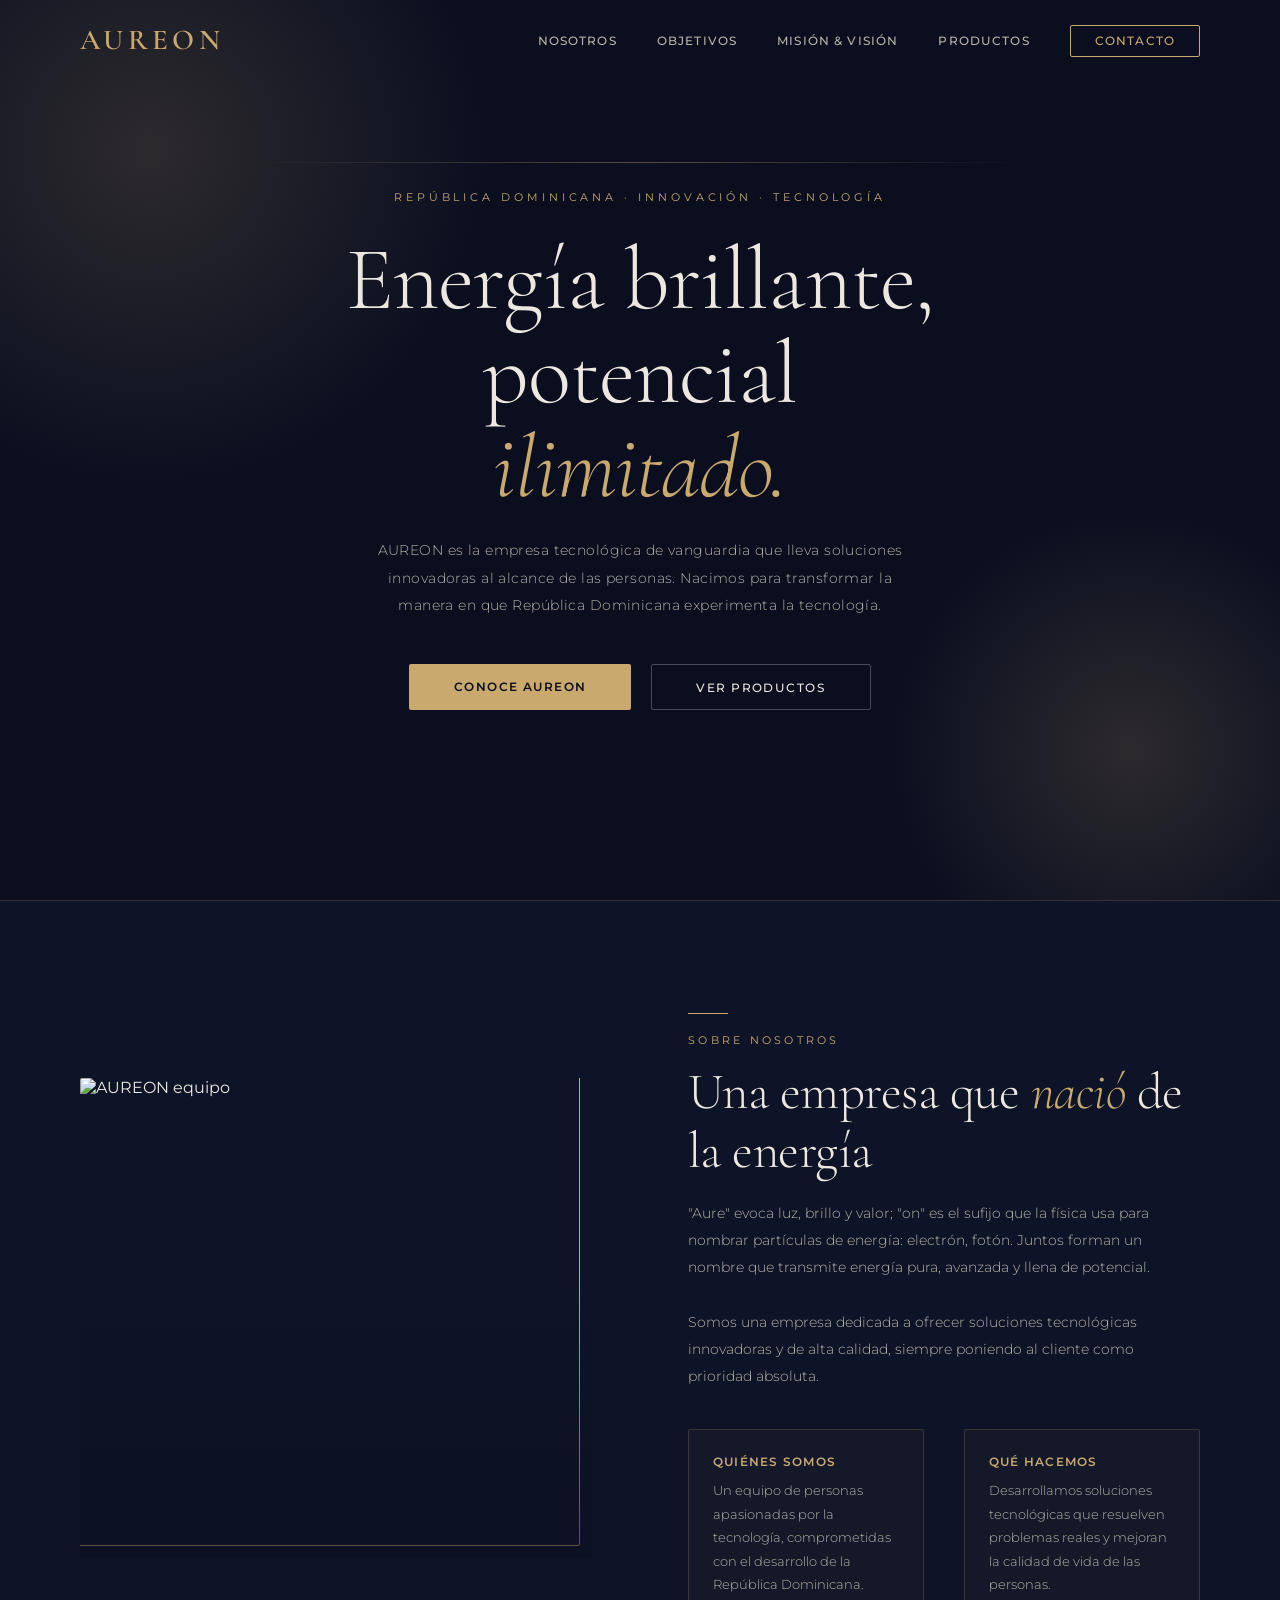
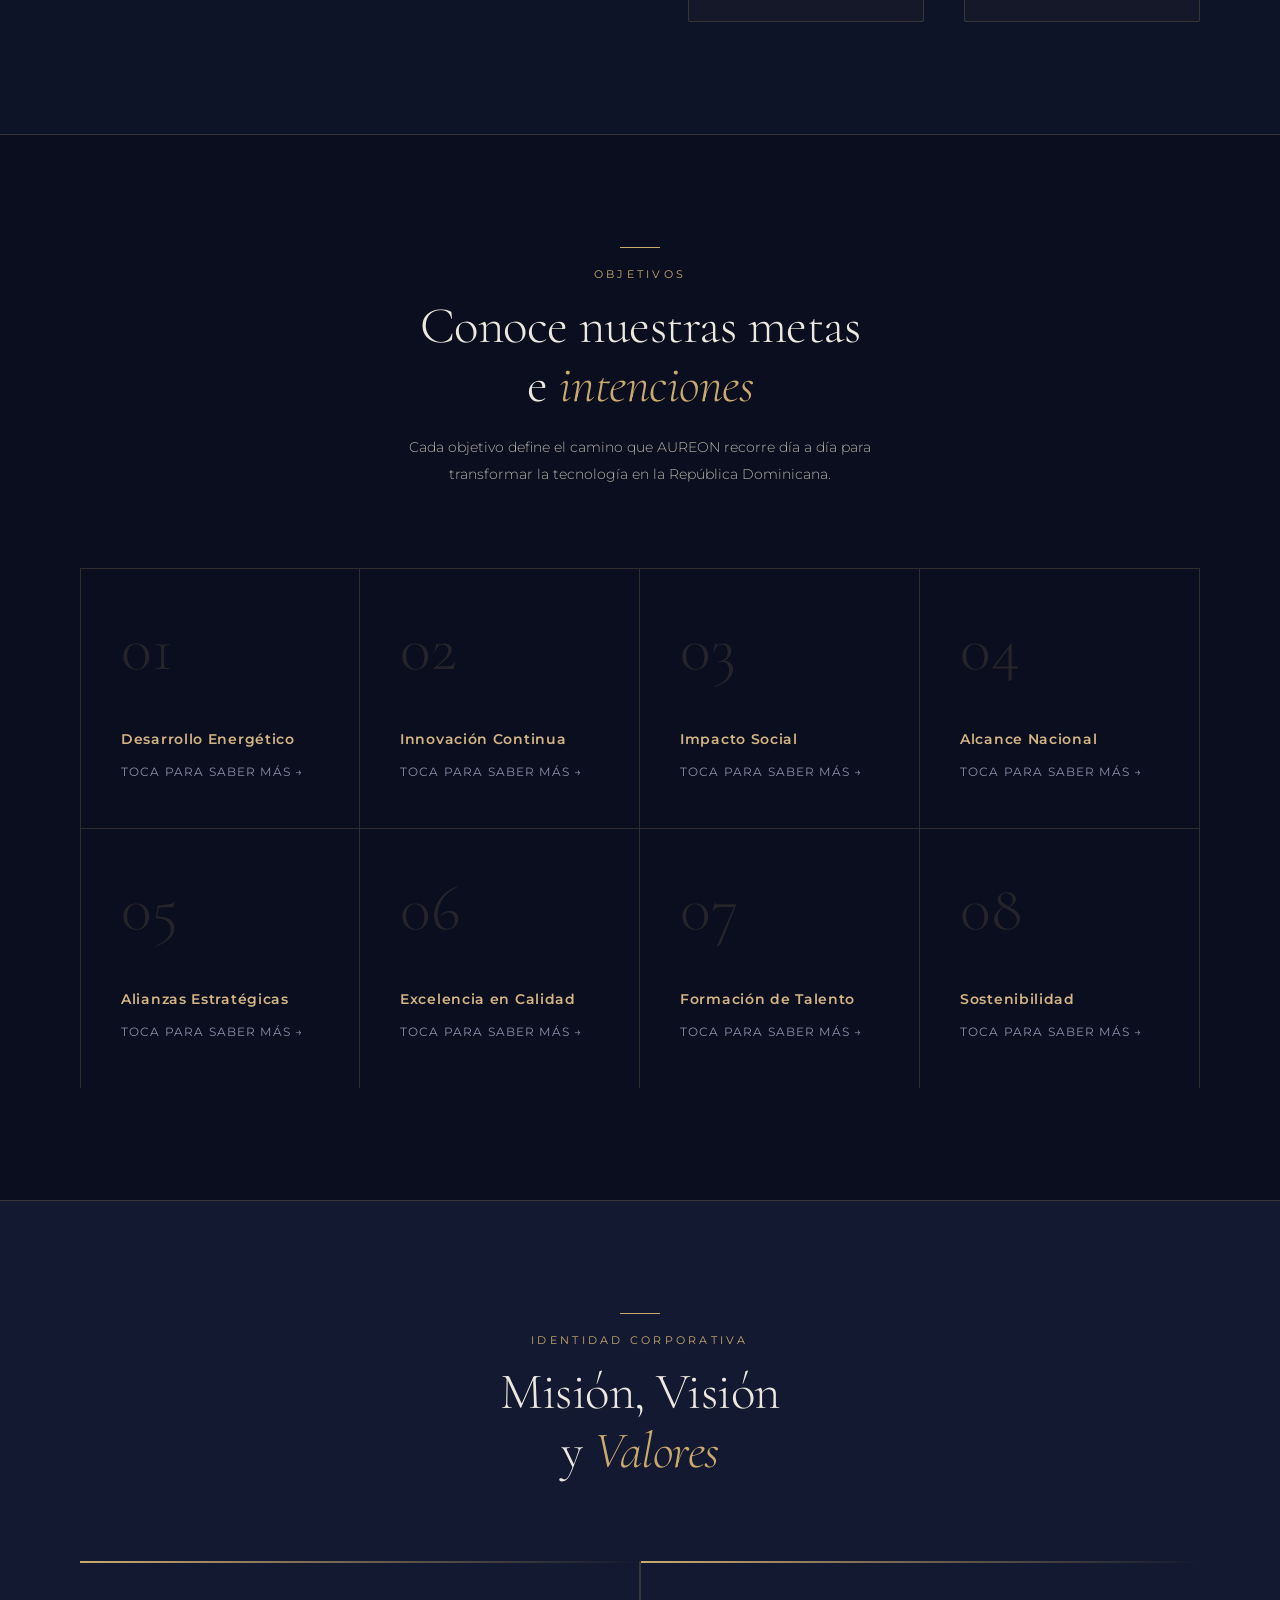
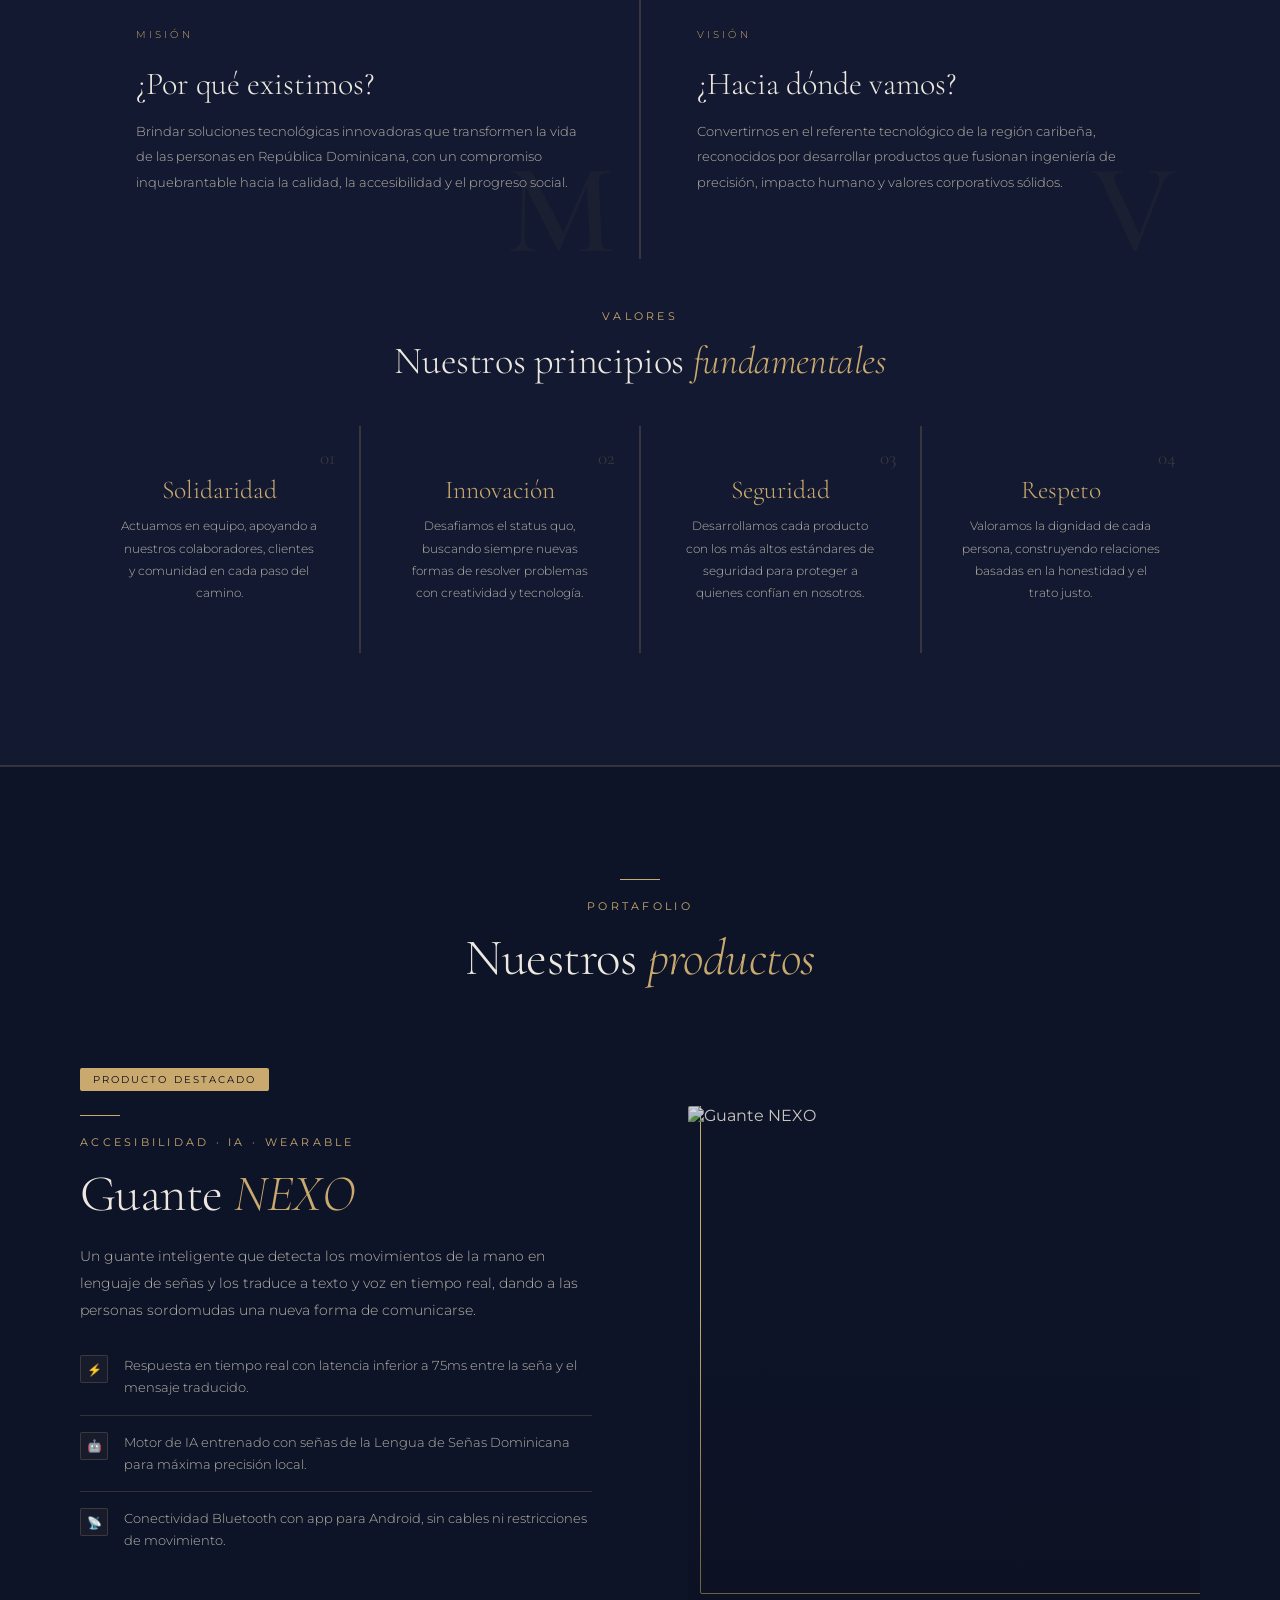
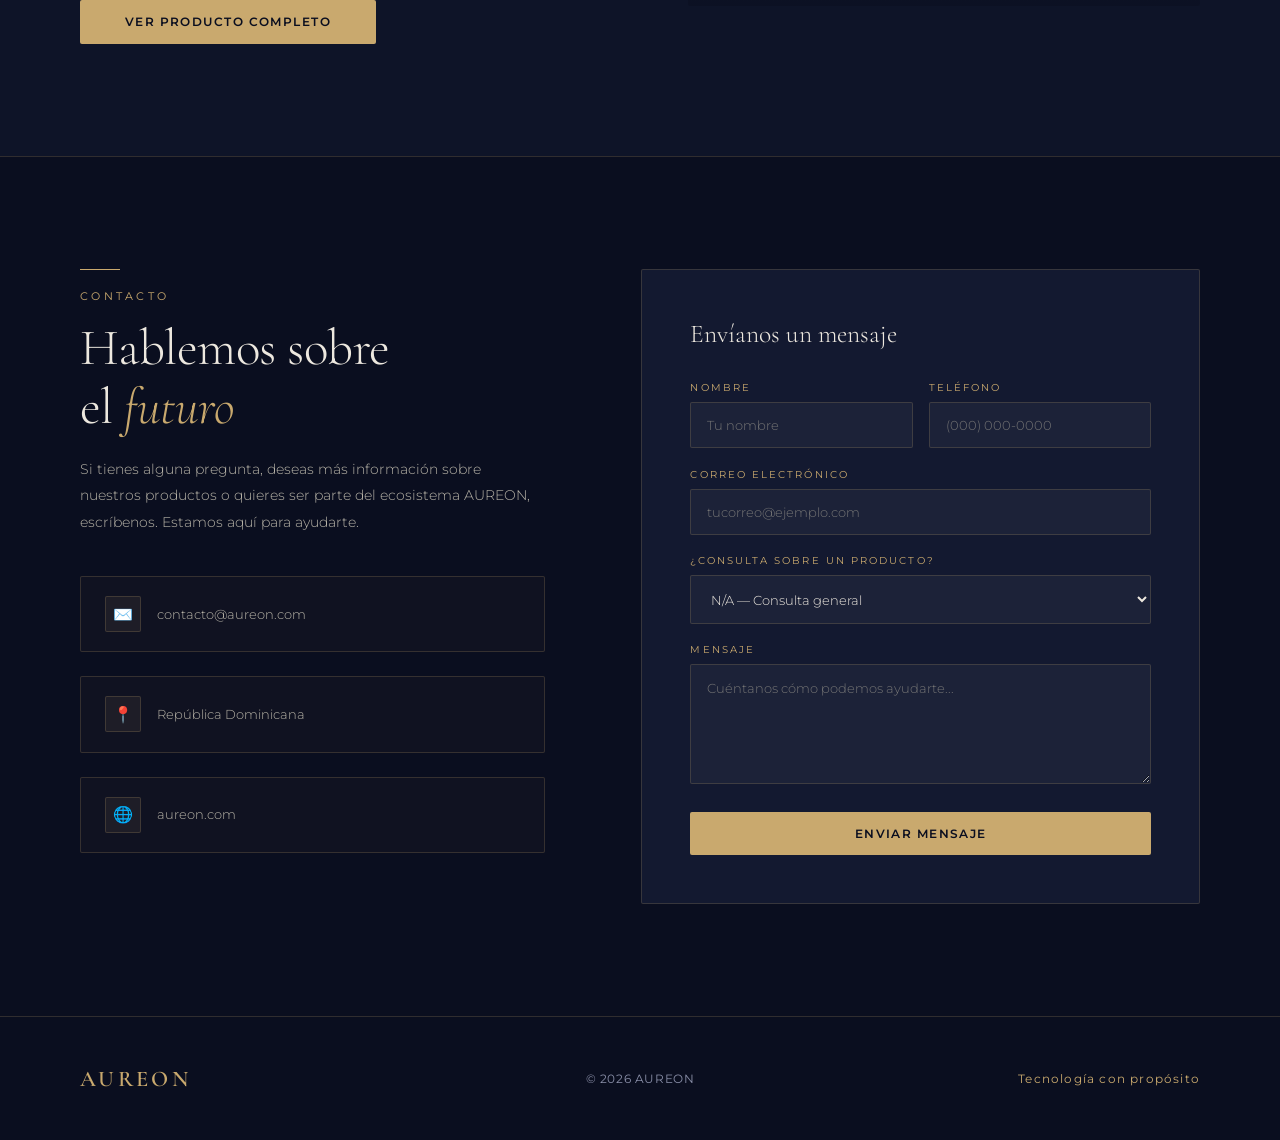
==== index.html @ 8b24c612 "MainPage"" to "index.html/js/css"" ====
<!DOCTYPE html>
<html lang="es">
<head>
  <meta charset="UTF-8" />
  <meta name="viewport" content="width=device-width, initial-scale=1.0">
  <title>AUREON - Tecnología con Propósito</title>
  <link rel="preconnect" href="https://fonts.googleapis.com">
  <link rel="preconnect" href="https://fonts.gstatic.com" crossorigin>
  <script src="JS/index.js" defer></script>
  <link rel="stylesheet" href="Style/index.css">
  <link href="https://fonts.googleapis.com/css2?family=Cormorant+Garamond:ital,wght@0,300;0,400;0,600;1,300;1,400&family=Montserrat:wght@300;400;500;600&display=swap" rel="stylesheet">
  <link rel="icon" href="https://aureon.com/favicon.ico">
</head>

<body>

<nav id="mainNav">
  <a href="#" class="logo-text">AUREON</a>
  <ul>
    <li><a href="#about">Nosotros</a></li>
    <li><a href="#objetivos">Objetivos</a></li>
    <li><a href="#MVV">Misión &amp; Visión</a></li>
    <li><a href="#Productos">Productos</a></li>
    <li><a href="#Contacto" class="nav-cta">Contacto</a></li>
  </ul>
</nav>

<section id="hero">
  <div class="hero-bg"></div>
  <div class="flare flare1"></div>
  <div class="flare flare2"></div>
  <div class="hero-line top"></div>

  <div class="hero-content">
    <p class="hero-eyebrow">República Dominicana · Innovación · Tecnología</p>
    <h1 class="hero-title">
      Energía brillante,<br>potencial<br><em>ilimitado.</em>
    </h1>
    <p class="hero-subtitle">
      AUREON es la empresa tecnológica de vanguardia que lleva soluciones innovadoras al alcance de las personas. Nacimos para transformar la manera en que República Dominicana experimenta la tecnología.
    </p>
    <div class="hero-actions">
      <a href="#about" class="btn-gold">Conoce AUREON</a>
      <a href="#Productos" class="btn-outline">Ver productos</a>
    </div>
  </div>
</section>

<section id="about">
  <div class="about-layout">
    <div class="about-img-wrap reveal">
      <img src="https://endlessicons.com/wp-content/uploads/2012/11/image-holder-icon.png" alt="AUREON equipo">
    </div>
    <div class="reveal">
      <span class="gold-line"></span>
      <p class="section-label">Sobre nosotros</p>
      <h2 class="section-title">Una empresa que <em>nació</em> de la energía</h2>
      <p class="section-sub" style="margin-bottom:1.8rem;">
        "Aure" evoca luz, brillo y valor; "on" es el sufijo que la física usa para nombrar partículas de energía: electrón, fotón. Juntos forman un nombre que transmite energía pura, avanzada y llena de potencial.
      </p>
      <p class="section-sub" style="margin-bottom:2.5rem;">
        Somos una empresa dedicada a ofrecer soluciones tecnológicas innovadoras y de alta calidad, siempre poniendo al cliente como prioridad absoluta.
      </p>

      <div class="about-cols">
        <div class="about-col">
          <h4>Quiénes somos</h4>
          <p>Un equipo de personas apasionadas por la tecnología, comprometidas con el desarrollo de la República Dominicana.</p>
        </div>
        <div class="about-col">
          <h4>Qué hacemos</h4>
          <p>Desarrollamos soluciones tecnológicas que resuelven problemas reales y mejoran la calidad de vida de las personas.</p>
        </div>
      </div>
    </div>
  </div>
</section>

<section id="objetivos">
  <div class="objetivos-header reveal">
    <span class="gold-line" style="margin: 0 auto 1.2rem;"></span>
    <p class="section-label" style="text-align:center;">Objetivos</p>
    <h2 class="section-title" style="text-align:center;">Conoce nuestras metas<br>e <em>intenciones</em></h2>
    <p class="section-sub" style="margin: 0 auto;">Cada objetivo define el camino que AUREON recorre día a día para transformar la tecnología en la República Dominicana.</p>
  </div>

  <div class="objetivos-grid reveal">
    <div class="obj-card">
      <div class="obj-num">01</div>
      <div>
        <h3>Desarrollo Energético</h3>
        <span class="obj-preview">Toca para saber más →</span>
        <p class="obj-text">Desarrollar proyectos energéticos modernos, seguros y eficientes, desde termoeléctricos hasta mecánicos, utilizando tecnología avanzada.</p>
      </div>
    </div>
    <div class="obj-card">
      <div class="obj-num">02</div>
      <div>
        <h3>Innovación Continua</h3>
        <span class="obj-preview">Toca para saber más →</span>
        <p class="obj-text">Mantenernos a la vanguardia tecnológica mediante investigación constante y la adopción de las últimas tendencias del sector tech global.</p>
      </div>
    </div>
    <div class="obj-card">
      <div class="obj-num">03</div>
      <div>
        <h3>Impacto Social</h3>
        <span class="obj-preview">Toca para saber más →</span>
        <p class="obj-text">Crear soluciones que mejoren directamente la calidad de vida de las personas, con especial énfasis en comunidades vulnerables y necesidades no atendidas.</p>
      </div>
    </div>
    <div class="obj-card">
      <div class="obj-num">04</div>
      <div>
        <h3>Alcance Nacional</h3>
        <span class="obj-preview">Toca para saber más →</span>
        <p class="obj-text">Expandir nuestra presencia en toda la República Dominicana, llevando tecnología de calidad a cada rincón del país.</p>
      </div>
    </div>
  </div>

  <div class="obj-row2 reveal">
    <div class="obj-card">
      <div class="obj-num">05</div>
      <div>
        <h3>Alianzas Estratégicas</h3>
        <span class="obj-preview">Toca para saber más →</span>
        <p class="obj-text">Construir relaciones sólidas con instituciones educativas, empresas y organismos gubernamentales para potenciar el ecosistema tecnológico dominicano.</p>
      </div>
    </div>
    <div class="obj-card">
      <div class="obj-num">06</div>
      <div>
        <h3>Excelencia en Calidad</h3>
        <span class="obj-preview">Toca para saber más →</span>
        <p class="obj-text">Establecer y mantener los más altos estándares de calidad en todos nuestros productos, garantizando la satisfacción total del cliente.</p>
      </div>
    </div>
    <div class="obj-card">
      <div class="obj-num">07</div>
      <div>
        <h3>Formación de Talento</h3>
        <span class="obj-preview">Toca para saber más →</span>
        <p class="obj-text">Invertir en la formación y desarrollo del talento local, creando oportunidades para la próxima generación de ingenieros y tecnólogos dominicanos.</p>
      </div>
    </div>
    <div class="obj-card">
      <div class="obj-num">08</div>
      <div>
        <h3>Sostenibilidad</h3>
        <span class="obj-preview">Toca para saber más →</span>
        <p class="obj-text">Desarrollar nuestras operaciones con responsabilidad ambiental, buscando siempre alternativas sostenibles que cuiden el entorno natural.</p>
      </div>
    </div>
  </div>
</section>

<section id="MVV">
  <div class="mvv-header reveal">
    <span class="gold-line" style="margin: 0 auto 1.2rem;"></span>
    <p class="section-label" style="text-align:center;">Identidad corporativa</p>
    <h2 class="section-title" style="text-align:center;">Misión, Visión<br>y <em>Valores</em></h2>
  </div>

  <div class="mvv-top reveal">
    <div class="mvv-card">
      <p class="mvv-label">Misión</p>
      <h3>¿Por qué existimos?</h3>
      <p>Brindar soluciones tecnológicas innovadoras que transformen la vida de las personas en República Dominicana, con un compromiso inquebrantable hacia la calidad, la accesibilidad y el progreso social.</p>
      <div class="mvv-watermark">M</div>
    </div>
    <div class="mvv-card">
      <p class="mvv-label">Visión</p>
      <h3>¿Hacia dónde vamos?</h3>
      <p>Convertirnos en el referente tecnológico de la región caribeña, reconocidos por desarrollar productos que fusionan ingeniería de precisión, impacto humano y valores corporativos sólidos.</p>
      <div class="mvv-watermark">V</div>
    </div>
  </div>

  <div style="margin-top:2px;" class="reveal">
    <div style="padding:3rem 0 1.5rem; text-align:center;">
      <p class="section-label" style="text-align:center;">Valores</p>
      <h2 class="section-title" style="text-align:center; font-size:clamp(1.5rem,3vw,2.5rem);">Nuestros principios <em>fundamentales</em></h2>
    </div>
    <div class="valores-grid">
      <div class="valor-card">
        <span class="valor-num">01</span>
        <h4>Solidaridad</h4>
        <p>Actuamos en equipo, apoyando a nuestros colaboradores, clientes y comunidad en cada paso del camino.</p>
      </div>
      <div class="valor-card">
        <span class="valor-num">02</span>
        <h4>Innovación</h4>
        <p>Desafiamos el status quo, buscando siempre nuevas formas de resolver problemas con creatividad y tecnología.</p>
      </div>
      <div class="valor-card">
        <span class="valor-num">03</span>
        <h4>Seguridad</h4>
        <p>Desarrollamos cada producto con los más altos estándares de seguridad para proteger a quienes confían en nosotros.</p>
      </div>
      <div class="valor-card">
        <span class="valor-num">04</span>
        <h4>Respeto</h4>
        <p>Valoramos la dignidad de cada persona, construyendo relaciones basadas en la honestidad y el trato justo.</p>
      </div>
    </div>
  </div>
</section>

<section id="Productos">
  <div class="productos-header reveal">
    <span class="gold-line" style="margin: 0 auto 1.2rem;"></span>
    <p class="section-label" style="text-align:center;">Portafolio</p>
    <h2 class="section-title" style="text-align:center;">Nuestros <em>productos</em></h2>
  </div>

  <div class="producto-layout reveal">
    <div class="reveal">
      <span class="producto-tag">Producto destacado</span>
      <span class="gold-line"></span>
      <p class="section-label">Accesibilidad · IA · Wearable</p>
      <h2 class="section-title">Guante <em>NEXO</em></h2>
      <p class="section-sub" style="margin-bottom:1.8rem;">
        Un guante inteligente que detecta los movimientos de la mano en lenguaje de señas y los traduce a texto y voz en tiempo real, dando a las personas sordomudas una nueva forma de comunicarse.
      </p>

      <div class="producto-features">
        <div class="p-feat">
          <div class="p-feat-icon">⚡</div>
          <p>Respuesta en tiempo real con latencia inferior a 75ms entre la seña y el mensaje traducido.</p>
        </div>
        <div class="p-feat">
          <div class="p-feat-icon">🤖</div>
          <p>Motor de IA entrenado con señas de la Lengua de Señas Dominicana para máxima precisión local.</p>
        </div>
        <div class="p-feat">
          <div class="p-feat-icon">📡</div>
          <p>Conectividad Bluetooth con app para Android, sin cables ni restricciones de movimiento.</p>
        </div>
      </div>

      <a href="GuanteNEXO.html" class="btn-gold">Ver producto completo</a>
    </div>
    <div class="producto-img-wrap reveal">
      <img src="https://endlessicons.com/wp-content/uploads/2012/11/image-holder-icon.png" alt="Guante NEXO">
    </div>
  </div>
</section>

<!-- ─── CONTACTO ─── -->
<section id="Contacto">
  <div class="contacto-layout">
    <div class="reveal">
      <span class="gold-line"></span>
      <p class="section-label">Contacto</p>
      <h2 class="section-title">Hablemos sobre<br>el <em>futuro</em></h2>
      <p class="section-sub" style="margin-bottom:2.5rem;">
        Si tienes alguna pregunta, deseas más información sobre nuestros productos o quieres ser parte del ecosistema AUREON, escríbenos. Estamos aquí para ayudarte.
      </p>

      <div class="contact-details">
        <div class="contact-item">
          <div class="contact-item-icon">✉️</div>
          <span>contacto@aureon.com</span>
        </div>
        <div class="contact-item">
          <div class="contact-item-icon">📍</div>
          <span>República Dominicana</span>
        </div>
        <div class="contact-item">
          <div class="contact-item-icon">🌐</div>
          <span>aureon.com</span>
        </div>
      </div>
    </div>

    <div class="form-wrap reveal">
      <p class="form-title">Envíanos un mensaje</p>

      <div class="form-row">
        <div class="form-group">
          <label>Nombre</label>
          <input type="text" placeholder="Tu nombre">
        </div>
        <div class="form-group">
          <label>Teléfono</label>
          <input type="text" placeholder="(000) 000-0000">
        </div>
      </div>

      <div class="form-group">
        <label>Correo electrónico</label>
        <input type="email" placeholder="tucorreo@ejemplo.com">
      </div>

      <div class="form-group">
        <label>¿Consulta sobre un producto?</label>
        <select>
          <option>N/A — Consulta general</option>
          <option>Guante NEXO</option>
        </select>
      </div>

      <div class="form-group">
        <label>Mensaje</label>
        <textarea placeholder="Cuéntanos cómo podemos ayudarte..." rows="5"></textarea>
      </div>

      <div id="popupContainer">
        <button type="button" id="btnEnviar" class="btn-gold form-submit">
          Enviar mensaje
        </button>
        <div id="overlay"></div>
        <div id="popupDialog">
          <div class="popup-icon">✅</div>
          <h3>Mensaje enviado</h3>
          <p>Gracias por contactarnos. Nos pondremos en contacto contigo a lo más pronto posible.</p>
          <button type="button" id="btnCerrar" class="btn-gold">Cerrar</button>
        </div>
      </div>
    </div>
  </div>
</section>

<!-- ─── FOOTER ─── -->
<footer>
  <a href="#" class="logo-text">AUREON</a>
  <p>© 2026 AUREON</p>
  <div class="footer-right">Tecnología con propósito</div>
</footer>

</body>
</html>
---- Style/index.css ----
*, *::before, *::after { margin: 0; padding: 0; box-sizing: border-box; }

    :root {
      --navy:    #0A0E1F;
      --navy2:   #0E1428;
      --navy3:   #131930;
      --navy4:   #1A2040;
      --gold:    #C9A96E;
      --gold2:   #D4B483;
      --gold3:   #A8893A;
      --gold-dim: rgba(201,169,110,0.15);
      --border:  rgba(201,169,110,0.2);
      --text:    #EDE8DF;
      --muted:   #8A8FA8;
      --muted2:  #B8B4A8;
    }

    html { scroll-behavior: smooth; }
    body {
      font-family: 'Montserrat', sans-serif;
      background: var(--navy);
      color: var(--text);
      overflow-x: hidden;
    }

    nav {
      position: fixed; top: 0; width: 100%; z-index: 200;
      padding: 1.4rem 5rem;
      display: flex; align-items: center; justify-content: space-between;
      transition: background 0.4s, border-bottom 0.4s;
      background: rgba(10,14,31,0.0);
    }
    nav.scrolled {
      background: rgba(10,14,31,0.95);
      backdrop-filter: blur(20px);
      border-bottom: 0.5px solid var(--border);
    }
    .logo-text {
      font-family: 'Cormorant Garamond', serif;
      font-size: 1.8rem; font-weight: 600;
      letter-spacing: 0.15em; color: var(--gold);
      text-decoration: none;
    }
    nav ul { list-style: none; display: flex; gap: 2.5rem; }
    nav a {
      color: var(--muted2); text-decoration: none;
      font-size: 0.72rem; font-weight: 500;
      letter-spacing: 0.1em; text-transform: uppercase;
      transition: color 0.2s;
    }
    nav a:hover { color: var(--gold); }
    .nav-cta {
      border: 1px solid var(--gold) !important;
      color: var(--gold) !important;
      padding: 0.5rem 1.5rem;
      border-radius: 2px;
      transition: background 0.2s !important;
    }
    .nav-cta:hover { background: rgba(201,169,110,0.1) !important; }

    #hero {
      min-height: 100vh;
      display: flex; flex-direction: column;
      align-items: center; justify-content: center;
      position: relative; overflow: hidden;
      text-align: center;
    }
    .hero-bg {
      position: absolute; inset: 0; z-index: 0;
      background:
        linear-gradient(to bottom, rgba(10,14,31,0.6) 0%, rgba(10,14,31,0.3) 40%, rgba(10,14,31,0.85) 80%, rgba(10,14,31,1) 100%),
        url('https://raw.githubusercontent.com/DrLag20/WebAureonFINAL/refs/heads/main/Assets/AureonSphereBannerMain_clean_with_A.svg') center/cover no-repeat;
    }
    .flare {
      position: absolute; border-radius: 50%;
      background: radial-gradient(circle, rgba(201,169,110,0.18) 0%, transparent 70%);
      pointer-events: none; z-index: 1;
    }
    .flare1 { width: 700px; height: 700px; top: -200px; left: -200px; }
    .flare2 { width: 500px; height: 500px; bottom: -100px; right: -100px; }
    .hero-line {
      position: absolute; height: 0.5px;
      background: linear-gradient(90deg, transparent, var(--gold), transparent);
      width: 60%; left: 20%; opacity: 0.4; z-index: 1;
    }
    .hero-line.top { top: 18%; }
    .hero-content {
      position: relative; z-index: 2;
      max-width: 860px; padding: 0 2rem;
    }
    .hero-eyebrow {
      font-size: 0.7rem; letter-spacing: 0.35em; text-transform: uppercase;
      color: var(--gold); margin-bottom: 1.8rem;
      animation: fadeUp 1s 0.1s ease both;
    }
    .hero-title {
      font-family: 'Cormorant Garamond', serif;
      font-size: clamp(3.5rem, 7vw, 7rem);
      font-weight: 300; line-height: 1.05; letter-spacing: -0.01em;
      margin-bottom: 1.4rem;
      animation: fadeUp 1s 0.2s ease both;
    }
    .hero-title em { font-style: italic; color: var(--gold); }
    .hero-subtitle {
      font-size: 0.9rem; line-height: 1.9; color: var(--muted2);
      max-width: 560px; margin: 0 auto 2.8rem;
      font-weight: 300; letter-spacing: 0.03em;
      animation: fadeUp 1s 0.35s ease both;
    }
    .hero-actions {
      display: flex; gap: 1.2rem; justify-content: center; flex-wrap: wrap;
      animation: fadeUp 1s 0.5s ease both;
    }
    .btn-gold {
      padding: 0.9rem 2.8rem;
      background: var(--gold); color: var(--navy);
      border: none; border-radius: 2px;
      font-family: 'Montserrat', sans-serif;
      font-size: 0.75rem; font-weight: 600; letter-spacing: 0.12em; text-transform: uppercase;
      cursor: pointer; text-decoration: none; display: inline-block;
      transition: background 0.2s, transform 0.2s;
    }
    .btn-gold:hover { background: var(--gold2); transform: translateY(-2px); }
    .btn-outline {
      padding: 0.9rem 2.8rem; background: transparent; color: var(--text);
      border: 1px solid rgba(255,255,255,0.25); border-radius: 2px;
      font-family: 'Montserrat', sans-serif;
      font-size: 0.75rem; font-weight: 500; letter-spacing: 0.12em; text-transform: uppercase;
      cursor: pointer; text-decoration: none; display: inline-block;
      transition: border-color 0.2s, color 0.2s;
    }
    .btn-outline:hover { border-color: var(--gold); color: var(--gold); }
    .scroll-cue {
      position: absolute; bottom: 3rem; left: 50%; transform: translateX(-50%);
      display: flex; flex-direction: column; align-items: center; gap: 0.6rem;
      color: var(--muted); font-size: 0.65rem; letter-spacing: 0.2em; text-transform: uppercase;
      animation: fadeUp 1s 0.8s ease both; z-index: 2;
    }
    .scroll-line {
      width: 0.5px; height: 50px;
      background: linear-gradient(to bottom, var(--gold), transparent);
      animation: scrollPulse 2s ease-in-out infinite;
    }

    section { padding: 7rem 5rem; }
    .gold-line {
      display: block; width: 40px; height: 1px;
      background: var(--gold); margin-bottom: 1.2rem;
    }
    .section-label {
      font-size: 0.68rem; letter-spacing: 0.3em; text-transform: uppercase;
      color: var(--gold); margin-bottom: 1rem;
    }
    .section-title {
      font-family: 'Cormorant Garamond', serif;
      font-size: clamp(2.2rem, 4vw, 3.8rem);
      font-weight: 300; letter-spacing: -0.01em; line-height: 1.15;
      margin-bottom: 1.2rem;
    }
    .section-title em { font-style: italic; color: var(--gold); }
    .section-sub {
      color: var(--muted2); font-size: 0.88rem; line-height: 1.9;
      max-width: 500px; font-weight: 300;
    }

    #about {
      background: var(--navy2);
      border-top: 0.5px solid var(--border);
      border-bottom: 0.5px solid var(--border);
    }
    .about-layout {
      display: grid; grid-template-columns: 1fr 1fr; gap: 6rem; align-items: center;
    }
    .about-img-wrap {
      position: relative; height: 480px; border-radius: 2px; overflow: hidden;
    }
    .about-img-wrap img {
      width: 100%; height: 100%; object-fit: cover; filter: grayscale(20%);
    }
    .about-img-wrap::before {
      content: ''; position: absolute;
      top: -12px; left: -12px; right: 12px; bottom: 12px;
      border: 0.5px solid var(--gold); border-radius: 2px;
      z-index: 0; pointer-events: none;
    }
    .about-img-wrap::after {
      content: ''; position: absolute; inset: 0;
      background: linear-gradient(to top, rgba(10,14,31,0.6) 0%, transparent 60%);
    }
    .about-cols {
      display: grid; grid-template-columns: 1fr 1fr; gap: 2.5rem; margin-top: 2.5rem;
    }
    .about-col {
      padding: 1.5rem;
      border: 0.5px solid var(--border);
      border-radius: 2px;
      background: rgba(201,169,110,0.03);
      transition: background 0.3s;
    }
    .about-col:hover { background: rgba(201,169,110,0.06); }
    .about-col h4 {
      font-size: 0.78rem; font-weight: 600; letter-spacing: 0.1em;
      text-transform: uppercase; color: var(--gold); margin-bottom: 0.6rem;
    }
    .about-col p { color: var(--muted2); font-size: 0.82rem; line-height: 1.8; font-weight: 300; }

    #objetivos { background: var(--navy); }
    .objetivos-header { text-align: center; margin-bottom: 5rem; }
    .objetivos-header .section-sub { margin: 0 auto; }
    .objetivos-grid {
      display: grid;
      grid-template-columns: repeat(4, 1fr);
      gap: 0;
    }
    .obj-card {
      padding: 3rem 2.5rem;
      border-right: 0.5px solid var(--border);
      border-top: 0.5px solid var(--border);
      position: relative;
      cursor: pointer;
      transition: background 0.3s;
      min-height: 260px;
      display: flex; flex-direction: column; justify-content: space-between;
    }
    .obj-card:first-child { border-left: 0.5px solid var(--border); }
    .obj-card:hover { background: rgba(201,169,110,0.04); }
    .obj-card::after {
      content: ''; position: absolute; top: 0; left: 0;
      width: 0; height: 2px; background: var(--gold);
      transition: width 0.4s;
    }
    .obj-card:hover::after { width: 100%; }
    .obj-row2 { grid-column: 1 / -1; display: grid; grid-template-columns: repeat(4, 1fr); gap: 0; margin-top: 0; }
    .obj-row2 .obj-card:first-child { border-left: 0.5px solid var(--border); }
    .obj-num {
      font-family: 'Cormorant Garamond', serif;
      font-size: 4rem; font-weight: 300;
      color: rgba(201,169,110,0.15); line-height: 1; margin-bottom: 1.5rem;
    }
    .obj-card h3 {
      font-size: 0.88rem; font-weight: 600; letter-spacing: 0.05em;
      color: var(--gold2); margin-bottom: 0.8rem;
    }
    .obj-card .obj-preview {
      color: var(--muted); font-size: 0.72rem; letter-spacing: 0.1em;
      text-transform: uppercase;
    }
    .obj-card .obj-text {
      color: var(--muted2); font-size: 0.82rem; line-height: 1.8;
      font-weight: 300; display: none;
    }
    .obj-card.is-open .obj-preview { display: none; }
    .obj-card.is-open .obj-text { display: block; }
    .obj-card.is-open { background: rgba(201,169,110,0.06); }

    #MVV {
      background: var(--navy3);
      border-top: 0.5px solid var(--border);
      border-bottom: 0.5px solid var(--border);
    }
    .mvv-header { text-align: center; margin-bottom: 5rem; }
    .mvv-header .section-sub { margin: 0 auto; }
    .mvv-top {
      display: grid; grid-template-columns: 1fr 1fr; gap: 2px;
      background: var(--border); margin-bottom: 2px;
    }
    .mvv-card {
      background: var(--navy3);
      padding: 4rem 3.5rem;
      position: relative; overflow: hidden;
    }
    .mvv-card::before {
      content: '';
      position: absolute; top: 0; left: 0; right: 0; height: 2px;
      background: linear-gradient(90deg, var(--gold), transparent);
    }
    .mvv-card .mvv-label {
      font-size: 0.65rem; letter-spacing: 0.3em; text-transform: uppercase;
      color: var(--gold); margin-bottom: 1.2rem;
    }
    .mvv-card h3 {
      font-family: 'Cormorant Garamond', serif;
      font-size: 2rem; font-weight: 300; margin-bottom: 1rem; color: var(--text);
    }
    .mvv-card p { color: var(--muted2); font-size: 0.84rem; line-height: 1.9; font-weight: 300; max-width: 460px; }
    .mvv-watermark {
      position: absolute; bottom: -1rem; right: 1.5rem;
      font-family: 'Cormorant Garamond', serif;
      font-size: 8rem; font-weight: 600;
      color: rgba(201,169,110,0.04); pointer-events: none;
      line-height: 1; user-select: none;
    }
    .valores-grid {
      display: grid; grid-template-columns: repeat(4, 1fr);
      gap: 2px; background: var(--border);
    }
    .valor-card {
      background: var(--navy3);
      padding: 3rem 2.5rem;
      position: relative; text-align: center;
      transition: background 0.3s;
    }
    .valor-card:hover { background: var(--navy4); }
    .valor-icon {
      font-size: 1.8rem; margin-bottom: 1rem;
      display: block;
    }
    .valor-card h4 {
      font-family: 'Cormorant Garamond', serif;
      font-size: 1.6rem; font-weight: 300;
      color: var(--gold); margin-bottom: 0.6rem;
    }
    .valor-card p {
      color: var(--muted2); font-size: 0.78rem;
      line-height: 1.8; font-weight: 300;
    }
    .valor-num {
      position: absolute; top: 1.2rem; right: 1.5rem;
      font-family: 'Cormorant Garamond', serif;
      font-size: 1.2rem; color: rgba(201,169,110,0.2);
    }

    #Productos {
      background: var(--navy2);
      border-top: 0.5px solid var(--border);
    }
    .productos-header { text-align: center; margin-bottom: 5rem; }
    .producto-layout {
      display: grid; grid-template-columns: 1fr 1fr; gap: 6rem; align-items: center;
    }
    .producto-img-wrap {
      position: relative; height: 500px; border-radius: 2px; overflow: hidden;
    }
    .producto-img-wrap img {
      width: 100%; height: 100%; object-fit: cover; filter: grayscale(15%) brightness(0.85);
      transition: transform 0.6s ease, filter 0.4s;
    }
    .producto-img-wrap:hover img { transform: scale(1.03); filter: grayscale(0%) brightness(1); }
    .producto-img-wrap::before {
      content: ''; position: absolute;
      top: -12px; right: -12px; left: 12px; bottom: 12px;
      border: 0.5px solid var(--gold); border-radius: 2px;
      z-index: 0; pointer-events: none;
    }
    .producto-img-wrap::after {
      content: ''; position: absolute; inset: 0;
      background: linear-gradient(to top, rgba(10,14,31,0.5) 0%, transparent 60%);
    }
    .producto-tag {
      display: inline-block;
      font-size: 0.65rem; letter-spacing: 0.2em; text-transform: uppercase;
      color: var(--navy); background: var(--gold);
      padding: 0.3rem 0.8rem; border-radius: 2px; margin-bottom: 1.5rem;
    }
    .producto-features {
      margin: 2rem 0;
      display: flex; flex-direction: column; gap: 1rem;
    }
    .p-feat {
      display: flex; gap: 1rem; align-items: flex-start;
      padding-bottom: 1rem; border-bottom: 0.5px solid var(--border);
    }
    .p-feat:last-child { border-bottom: none; }
    .p-feat-icon {
      width: 28px; height: 28px; flex-shrink: 0;
      border: 0.5px solid var(--border); border-radius: 2px;
      display: flex; align-items: center; justify-content: center;
      font-size: 0.75rem; background: rgba(201,169,110,0.05);
    }
    .p-feat p { color: var(--muted2); font-size: 0.8rem; line-height: 1.7; font-weight: 300; }

    #Contacto {
      background: var(--navy);
      border-top: 0.5px solid var(--border);
    }
    .contacto-layout {
      display: grid; grid-template-columns: 1fr 1.2fr; gap: 6rem; align-items: start;
    }
    .contacto-info .section-sub { margin-bottom: 2.5rem; }
    .contact-details { display: flex; flex-direction: column; gap: 1.5rem; }
    .contact-item {
      display: flex; gap: 1rem; align-items: center;
      padding: 1.2rem 1.5rem;
      border: 0.5px solid var(--border);
      background: rgba(201,169,110,0.03);
      border-radius: 2px;
      transition: background 0.3s;
    }
    .contact-item:hover { background: rgba(201,169,110,0.07); }
    .contact-item-icon {
      font-size: 1rem; width: 36px; height: 36px;
      display: flex; align-items: center; justify-content: center;
      border: 0.5px solid var(--border); border-radius: 2px;
      background: rgba(201,169,110,0.08); flex-shrink: 0;
    }
    .contact-item span {
      color: var(--muted2); font-size: 0.8rem; font-weight: 300;
    }
    .form-wrap {
      background: var(--navy3);
      border: 0.5px solid var(--border);
      border-radius: 2px;
      padding: 3rem;
    }
    .form-title {
      font-family: 'Cormorant Garamond', serif;
      font-size: 1.6rem; font-weight: 300; margin-bottom: 2rem;
      color: var(--text);
    }
    .form-row { display: grid; grid-template-columns: 1fr 1fr; gap: 1rem; }
    .form-group {
      display: flex; flex-direction: column; gap: 0.5rem; margin-bottom: 1.2rem;
    }
    .form-group label {
      font-size: 0.65rem; letter-spacing: 0.2em; text-transform: uppercase;
      color: var(--gold);
    }
    .form-group input,
    .form-group select,
    .form-group textarea {
      background: rgba(255,255,255,0.04);
      border: 0.5px solid var(--border);
      border-radius: 2px;
      padding: 0.9rem 1rem;
      color: var(--text);
      font-family: 'Montserrat', sans-serif;
      font-size: 0.82rem; font-weight: 300;
      outline: none;
      transition: border-color 0.2s, background 0.2s;
      width: 100%;
    }
    .form-group input:focus,
    .form-group select:focus,
    .form-group textarea:focus {
      border-color: var(--gold);
      background: rgba(201,169,110,0.05);
    }
    .form-group select option { background: var(--navy3); color: var(--text); }
    .form-group textarea { resize: vertical; min-height: 120px; }
    .form-submit { width: 100%; margin-top: 0.5rem; }

    #overlay {
      position: fixed; top: 0; left: 0; width: 100%; height: 100%;
      background: rgba(0,0,0,0.6); z-index: 999; display: none;
      backdrop-filter: blur(4px);
    }
    #popupDialog {
      position: fixed; top: 50%; left: 50%;
      transform: translate(-50%,-50%);
      padding: 3rem; background: var(--navy3);
      border: 0.5px solid var(--border);
      border-radius: 4px;
      box-shadow: 0 0 80px rgba(201,169,110,0.1), 0 40px 80px rgba(0,0,0,0.6);
      z-index: 1000; opacity: 0;
      transition: opacity 0.3s ease;
      text-align: center; max-width: 400px; display: none;
    }
    #popupDialog .popup-icon { font-size: 2.5rem; margin-bottom: 1rem; }
    #popupDialog h3 {
      font-family: 'Cormorant Garamond', serif;
      font-size: 1.8rem; font-weight: 300; color: var(--gold);
      margin-bottom: 0.8rem;
    }
    #popupDialog p { color: var(--muted2); font-size: 0.84rem; line-height: 1.8; margin-bottom: 2rem; }
    #btnCerrar { min-width: 160px; }

    footer {
      background: var(--navy);
      border-top: 0.5px solid var(--border);
      padding: 3rem 5rem;
      display: grid; grid-template-columns: 1fr 1fr 1fr; align-items: center;
    }
    footer .logo-text { font-size: 1.4rem; text-decoration: none; }
    footer p { color: var(--muted); font-size: 0.75rem; letter-spacing: 0.05em; text-align: center; }
    footer .footer-right { text-align: right; color: var(--gold); font-size: 0.75rem; letter-spacing: 0.1em; }

    @keyframes fadeUp {
      from { opacity: 0; transform: translateY(28px); }
      to   { opacity: 1; transform: translateY(0); }
    }
    @keyframes scrollPulse {
      0%,100% { opacity: 1; transform: scaleY(1); }
      50%      { opacity: 0.4; transform: scaleY(0.7); }
    }
    @keyframes pulse {
      0%,100% { opacity: 1; }
      50%      { opacity: 0.3; }
    }

    .reveal {
      opacity: 0; transform: translateY(30px);
      transition: opacity 0.9s ease, transform 0.9s ease;
    }
    .reveal.visible { opacity: 1; transform: translateY(0); }

    @media(max-width: 1000px) {
      nav { padding: 1.2rem 2rem; }
      nav ul { display: none; }
      section { padding: 5rem 2rem; }
      .about-layout, .producto-layout, .contacto-layout, .features-layout { grid-template-columns: 1fr; gap: 3rem; }
      .objetivos-grid, .obj-row2 { grid-template-columns: 1fr 1fr; }
      .obj-card:nth-child(2n) { border-right: 0.5px solid var(--border); }
      .valores-grid { grid-template-columns: 1fr 1fr; }
      .mvv-top { grid-template-columns: 1fr; }
      footer { grid-template-columns: 1fr; gap: 1rem; text-align: center; }
      footer .footer-right { text-align: center; }
    }
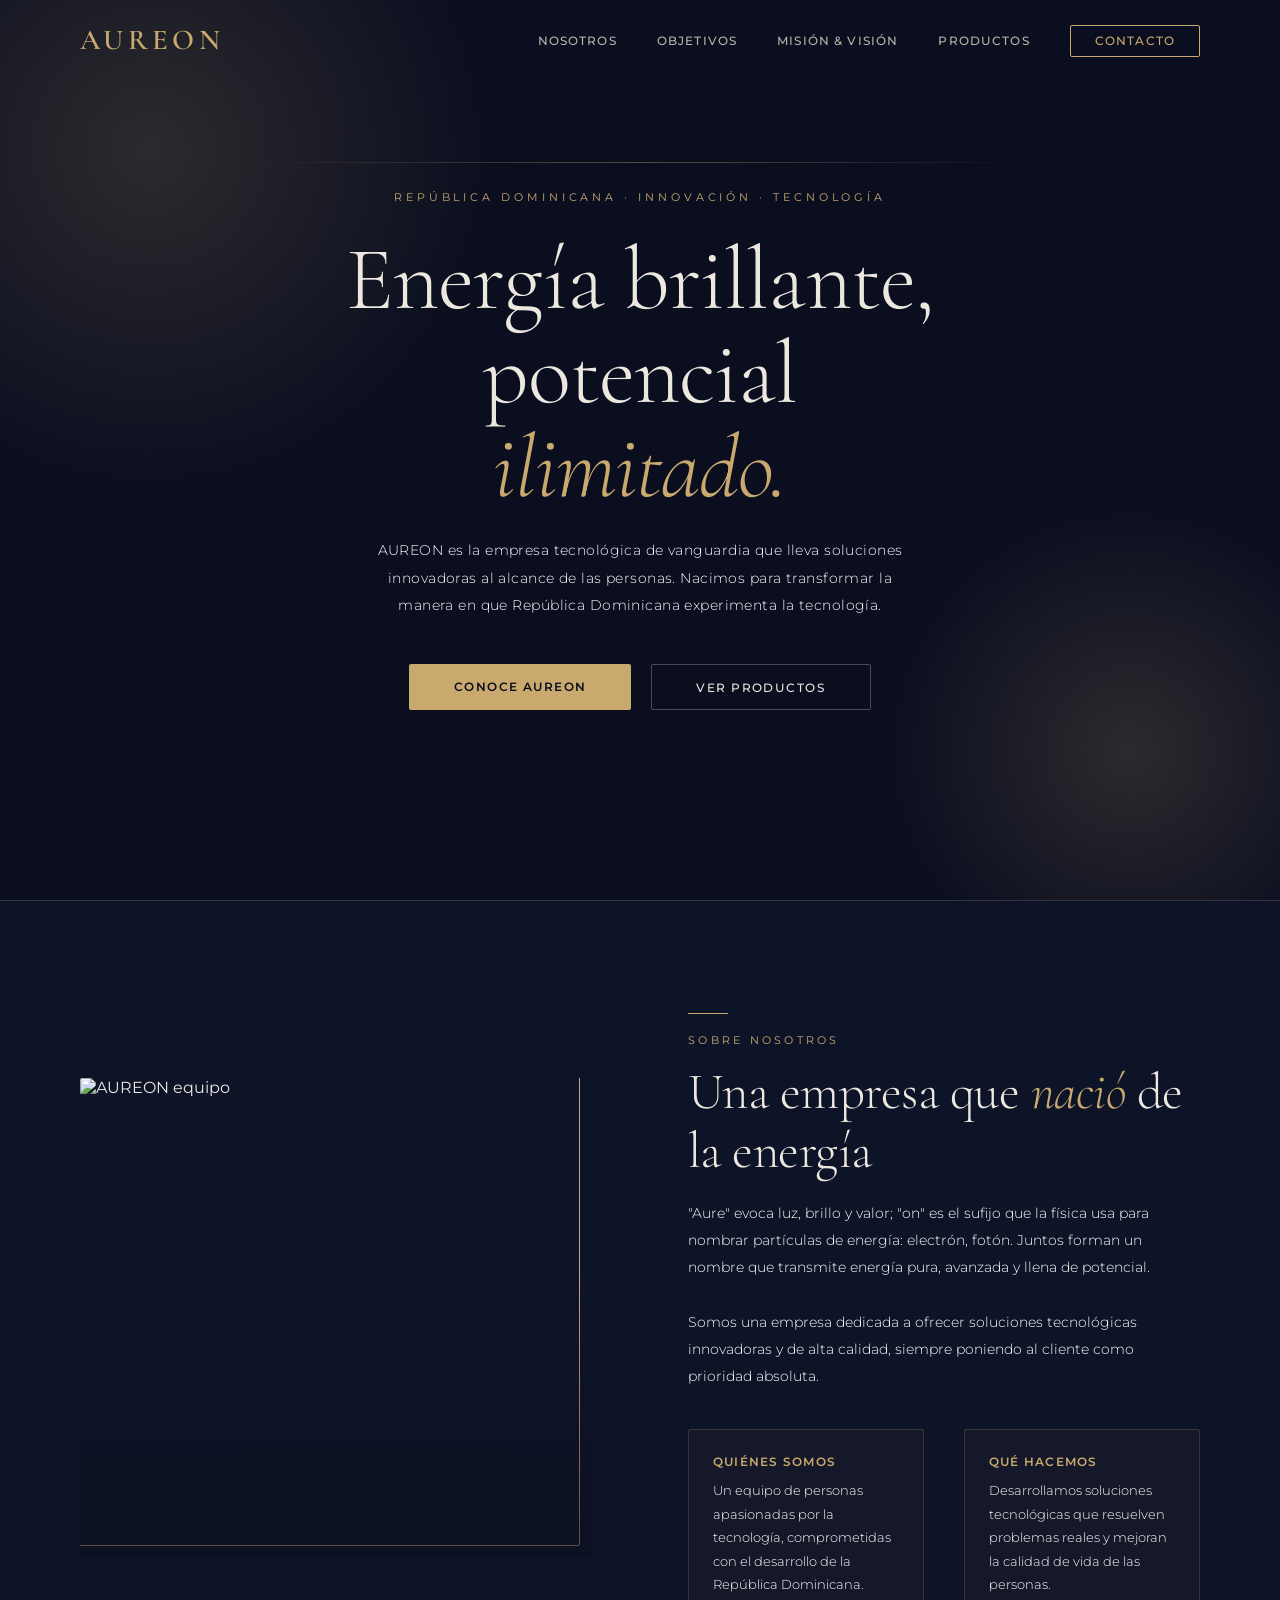
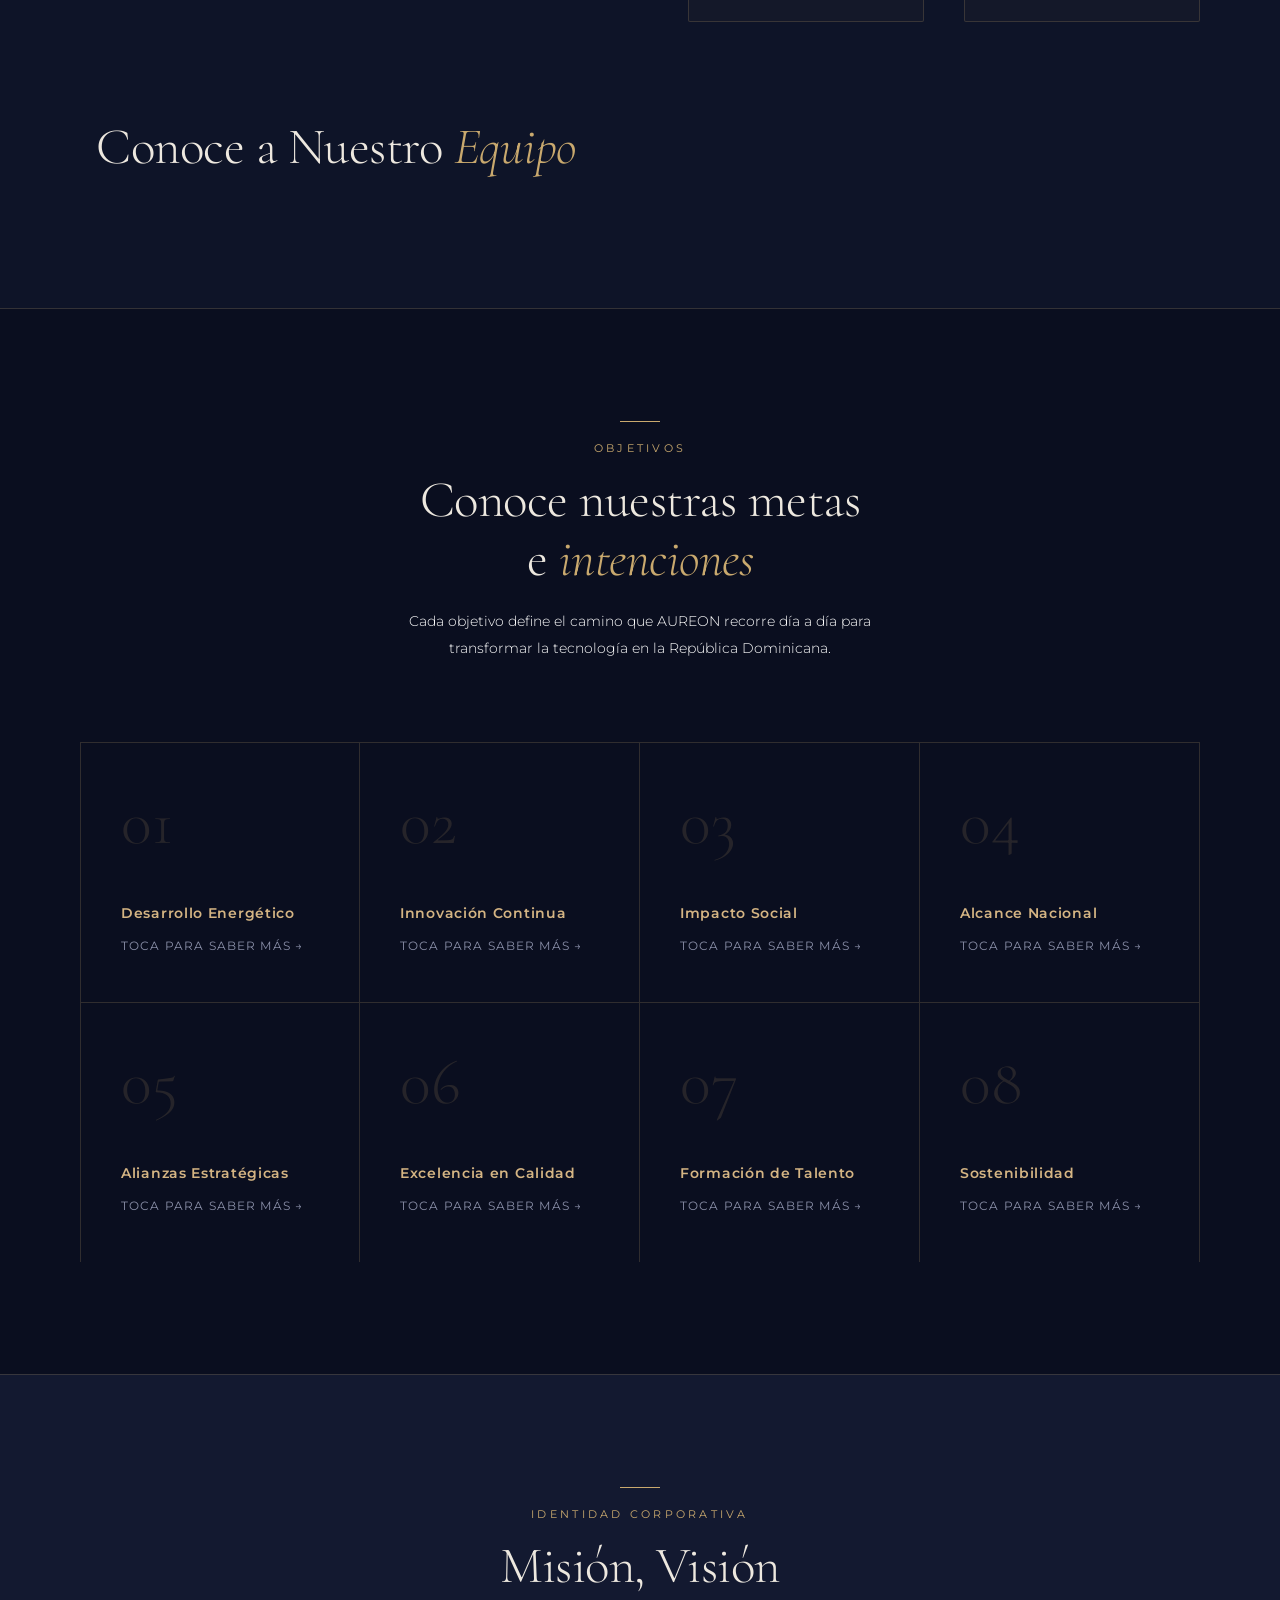
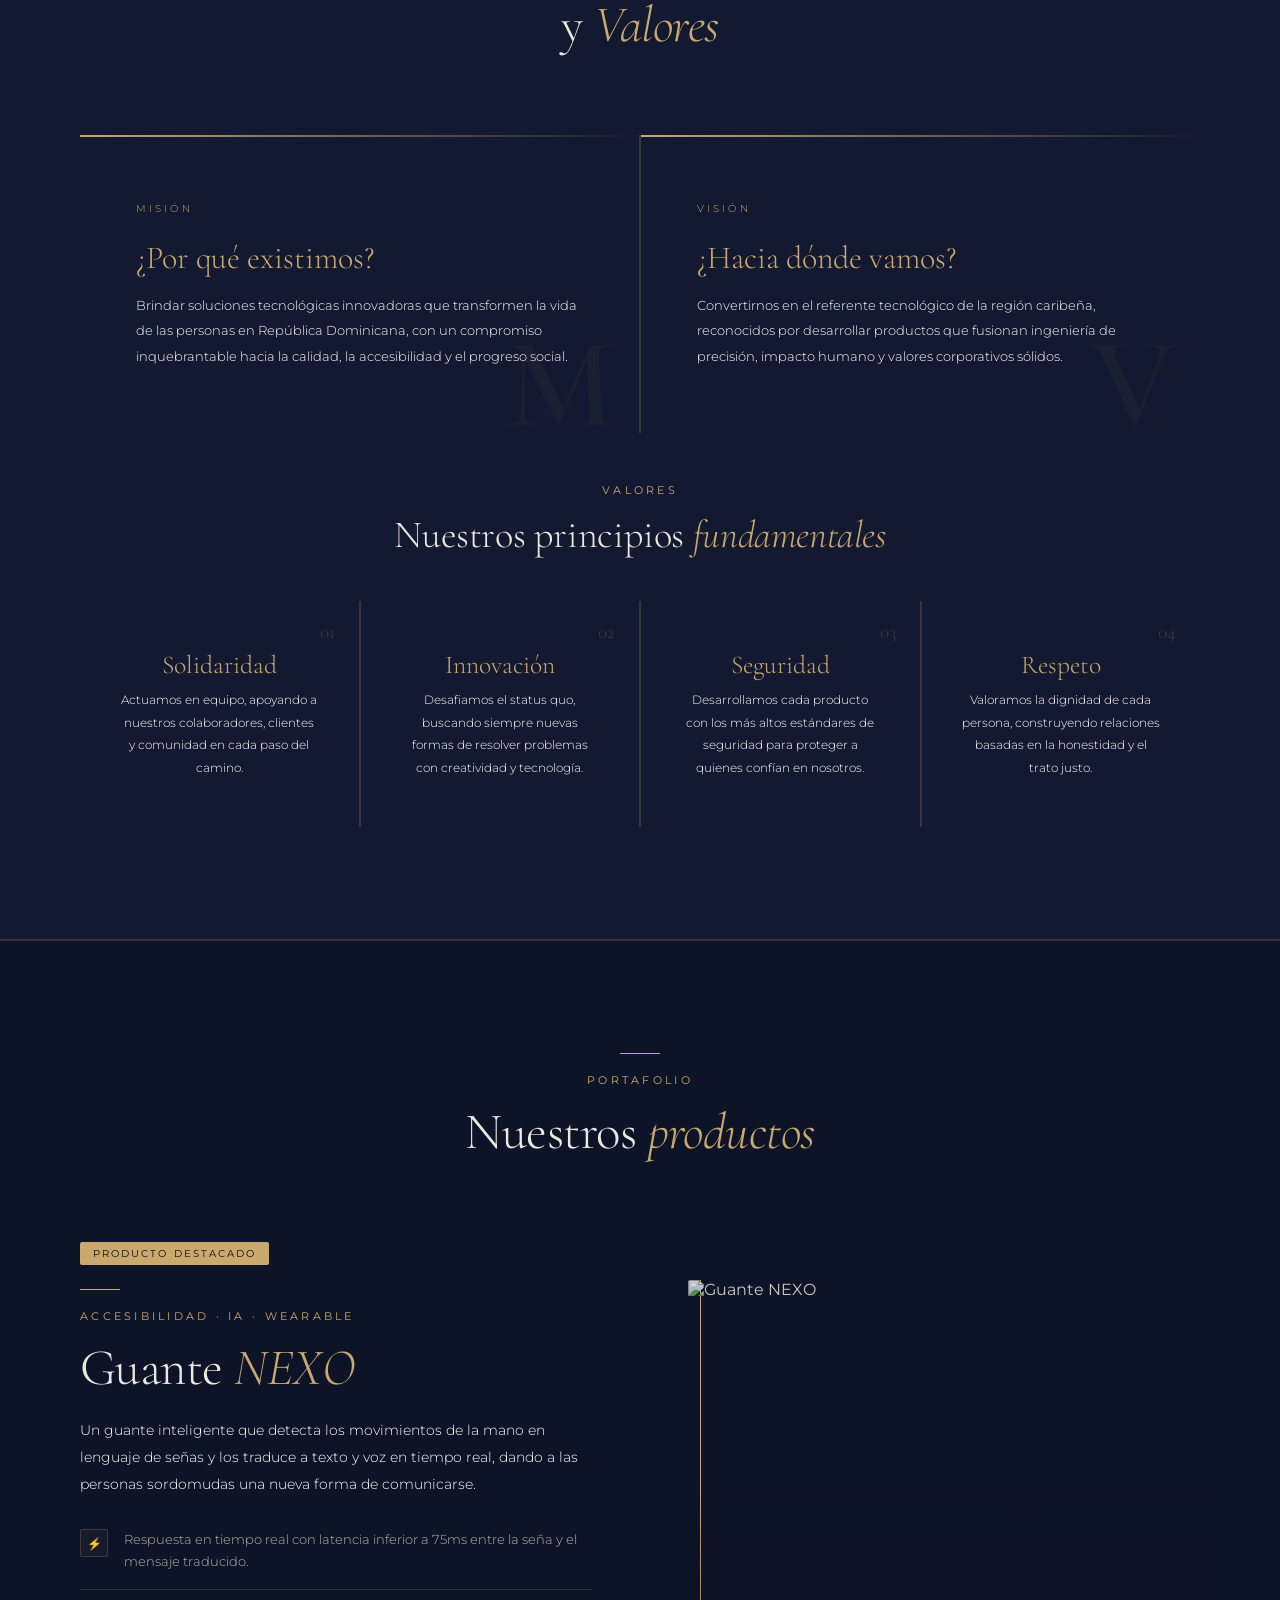
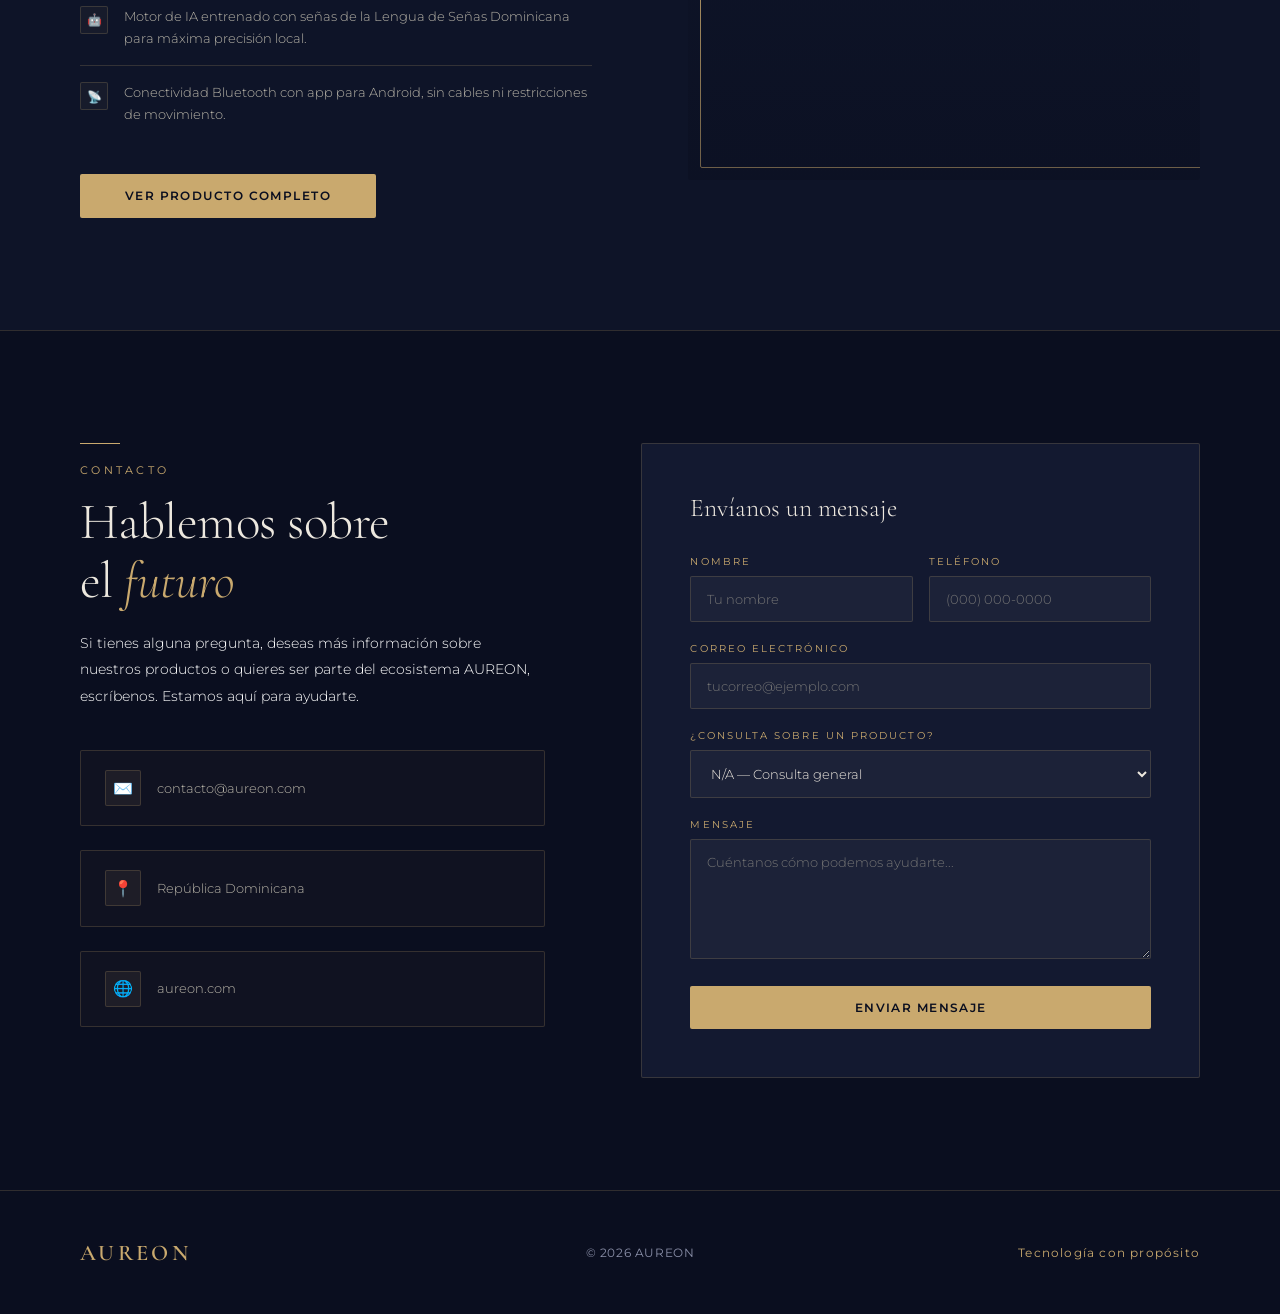
==== commit 2c708e1e: "Duración de la batería establecida, imagen añadida en apartado de pág del Guante NEXO y cambios meno" ====
--- a/index.html
+++ b/index.html
@@ -73,6 +73,9 @@
         </div>
       </div>
     </div>
+    <div class="our-team">
+      <h2 class="section-title-team">Conoce a Nuestro <em>Equipo</em></h2>
+    </div>
   </div>
 </section>
 
@@ -239,7 +242,7 @@
         </div>
       </div>
 
-      <a href="GuanteNEXO.html" class="btn-gold">Ver producto completo</a>
+      <a href="MainPages/GuanteNEXO.html" class="btn-gold">Ver producto completo</a>
     </div>
     <div class="producto-img-wrap reveal">
       <img src="https://endlessicons.com/wp-content/uploads/2012/11/image-holder-icon.png" alt="Guante NEXO">
--- a/Style/index.css
+++ b/Style/index.css
@@ -102,7 +102,7 @@
     }
     .hero-title em { font-style: italic; color: var(--gold); }
     .hero-subtitle {
-      font-size: 0.9rem; line-height: 1.9; color: var(--muted2);
+      font-size: 0.9rem; line-height: 1.9; color: white;
       max-width: 560px; margin: 0 auto 2.8rem;
       font-weight: 300; letter-spacing: 0.03em;
       animation: fadeUp 1s 0.35s ease both;
@@ -158,8 +158,19 @@
       margin-bottom: 1.2rem;
     }
     .section-title em { font-style: italic; color: var(--gold); }
+
+    .section-title-team {
+      font-family: 'Cormorant Garamond', serif;
+      text-align: center;
+      font-size: clamp(2.2rem, 4vw, 3.8rem);
+      font-weight: 300; letter-spacing: -0.01em; line-height: 1.15;
+      margin-bottom: 1.2rem;
+    }
+
+    .section-title-team em { font-style: italic; color: var(--gold); }
+
     .section-sub {
-      color: var(--muted2); font-size: 0.88rem; line-height: 1.9;
+      color: white; font-size: 0.88rem; line-height: 1.9;
       max-width: 500px; font-weight: 300;
     }
 
@@ -202,7 +213,7 @@
       font-size: 0.78rem; font-weight: 600; letter-spacing: 0.1em;
       text-transform: uppercase; color: var(--gold); margin-bottom: 0.6rem;
     }
-    .about-col p { color: var(--muted2); font-size: 0.82rem; line-height: 1.8; font-weight: 300; }
+    .about-col p { color: white; font-size: 0.82rem; line-height: 1.8; font-weight: 300; }
 
     #objetivos { background: var(--navy); }
     .objetivos-header { text-align: center; margin-bottom: 5rem; }
@@ -246,7 +257,7 @@
       text-transform: uppercase;
     }
     .obj-card .obj-text {
-      color: var(--muted2); font-size: 0.82rem; line-height: 1.8;
+      color: white; font-size: 0.82rem; line-height: 1.8;
       font-weight: 300; display: none;
     }
     .obj-card.is-open .obj-preview { display: none; }
@@ -280,9 +291,9 @@
     }
     .mvv-card h3 {
       font-family: 'Cormorant Garamond', serif;
-      font-size: 2rem; font-weight: 300; margin-bottom: 1rem; color: var(--text);
-    }
-    .mvv-card p { color: var(--muted2); font-size: 0.84rem; line-height: 1.9; font-weight: 300; max-width: 460px; }
+      font-size: 2rem; font-weight: 300; margin-bottom: 1rem; color: var(--gold);
+    }
+    .mvv-card p { color: white; font-size: 0.84rem; line-height: 1.9; font-weight: 300; max-width: 460px; }
     .mvv-watermark {
       position: absolute; bottom: -1rem; right: 1.5rem;
       font-family: 'Cormorant Garamond', serif;
@@ -311,7 +322,7 @@
       color: var(--gold); margin-bottom: 0.6rem;
     }
     .valor-card p {
-      color: var(--muted2); font-size: 0.78rem;
+      color: white; font-size: 0.78rem;
       line-height: 1.8; font-weight: 300;
     }
     .valor-num {
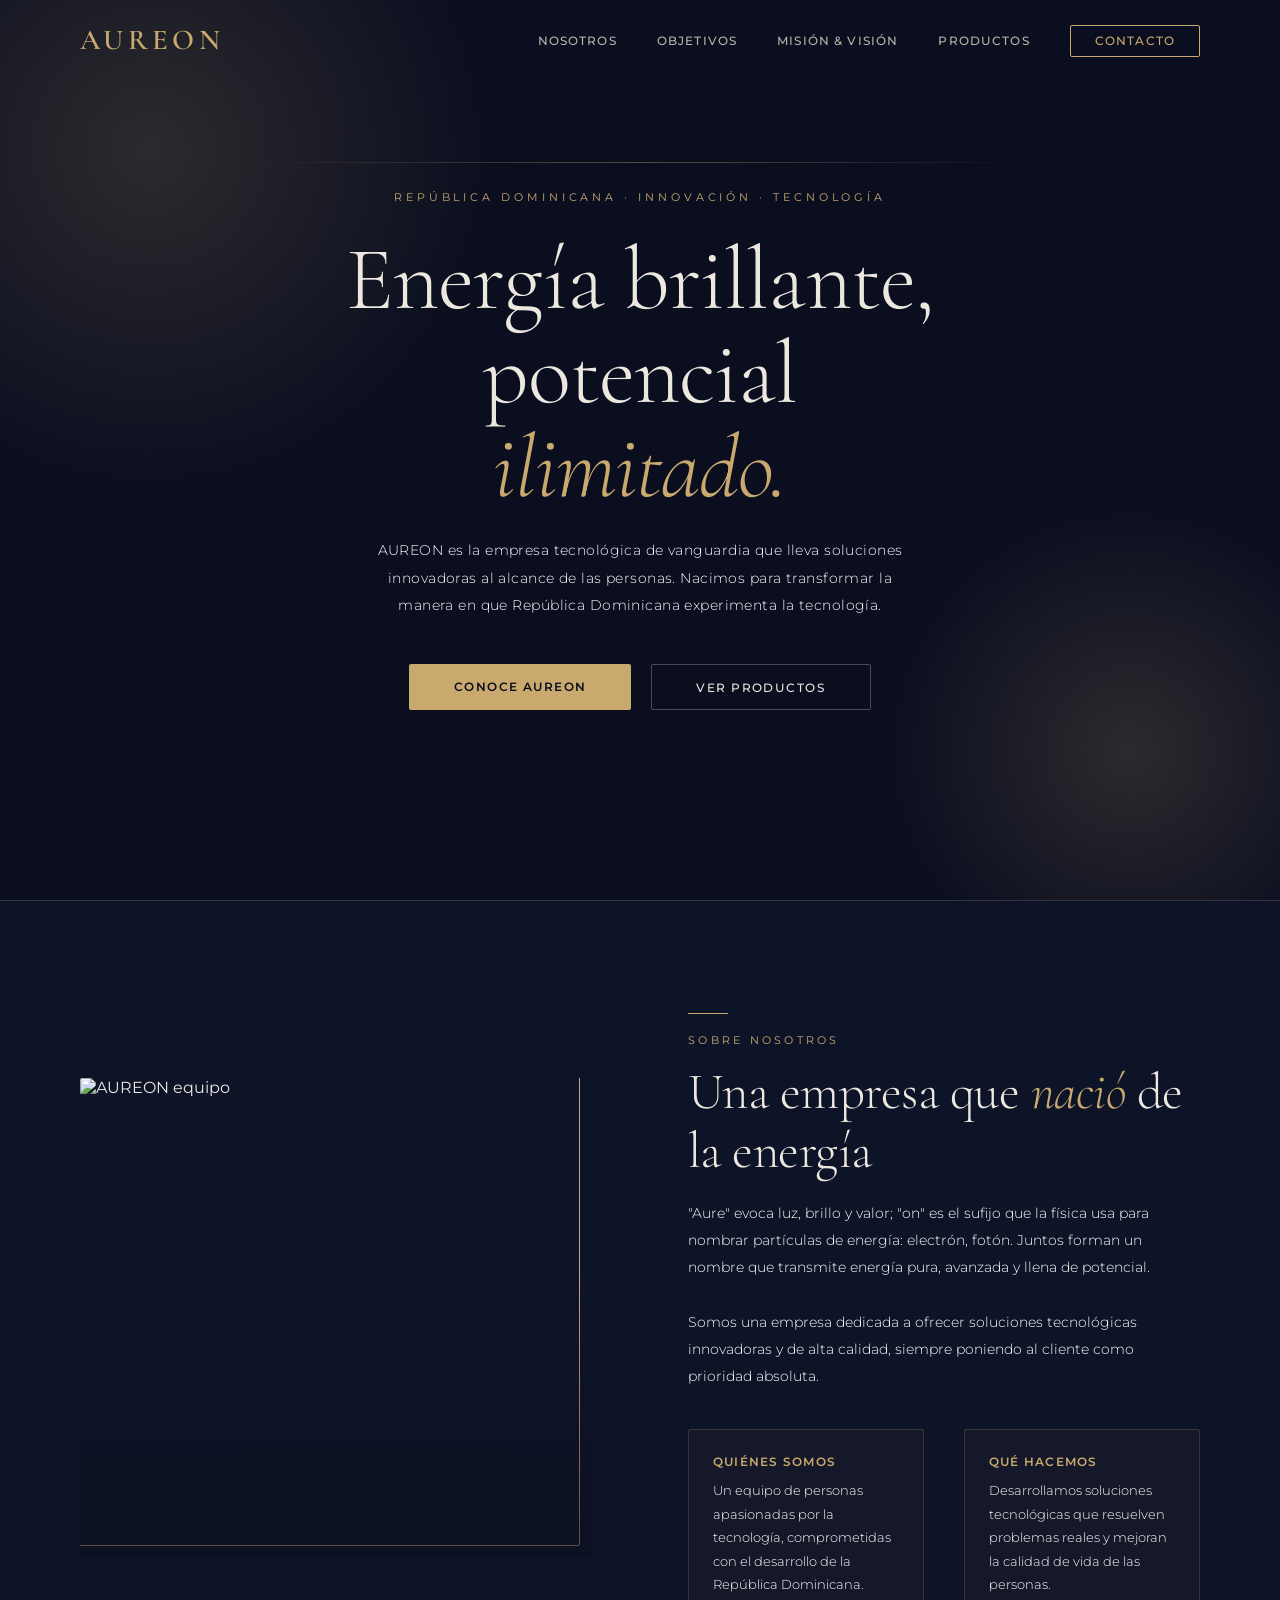
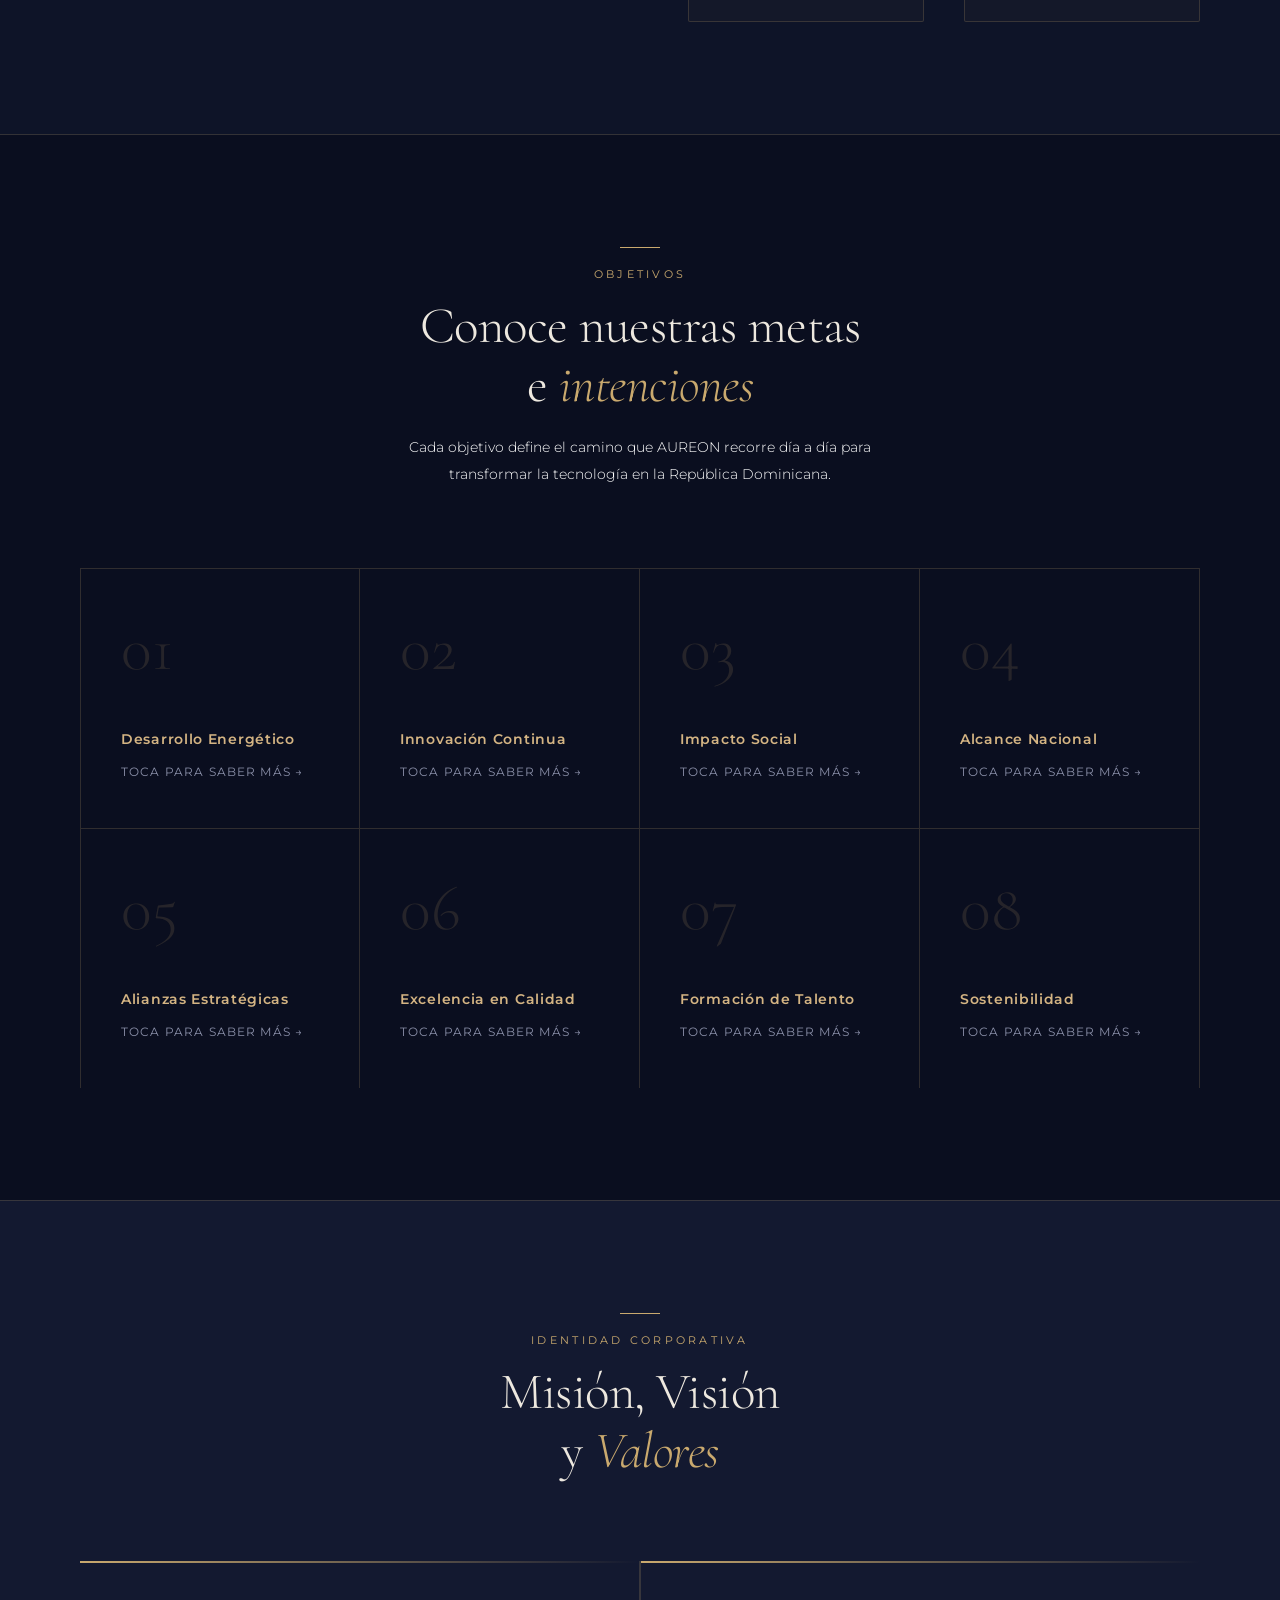
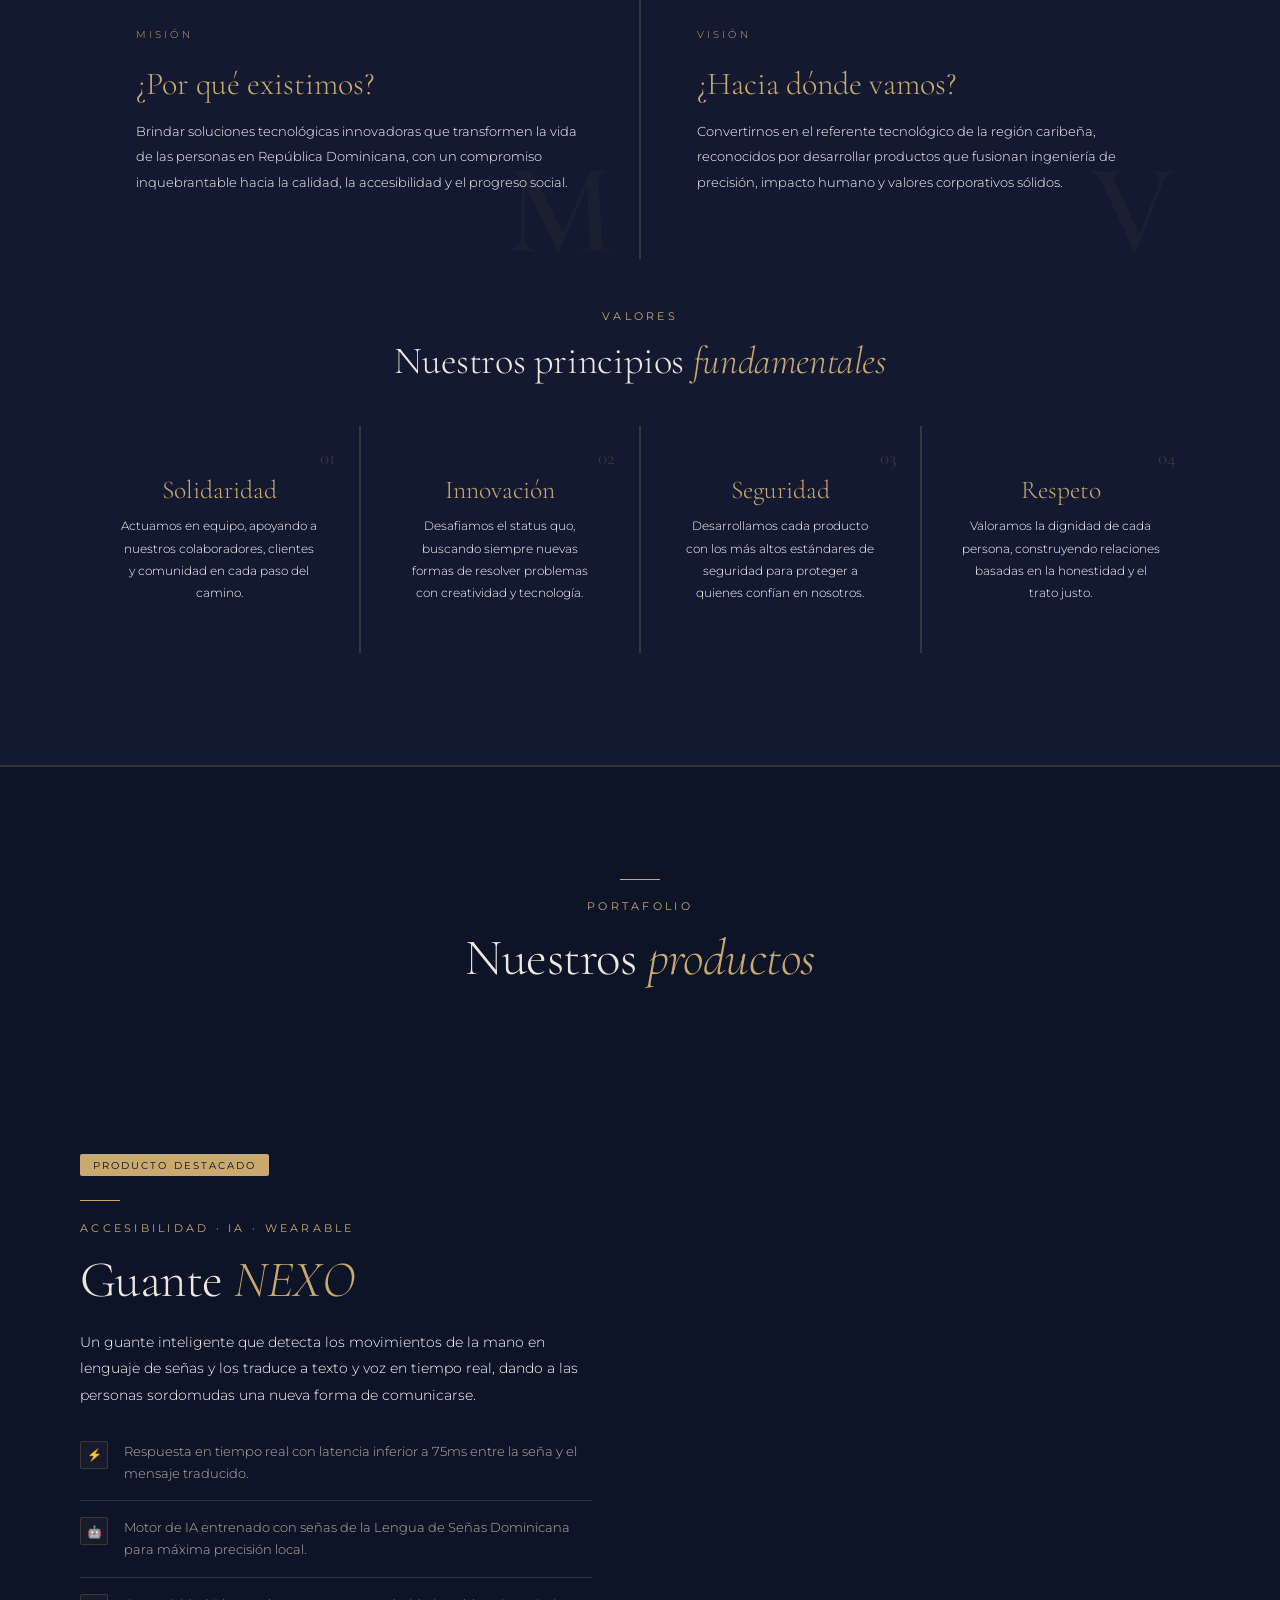
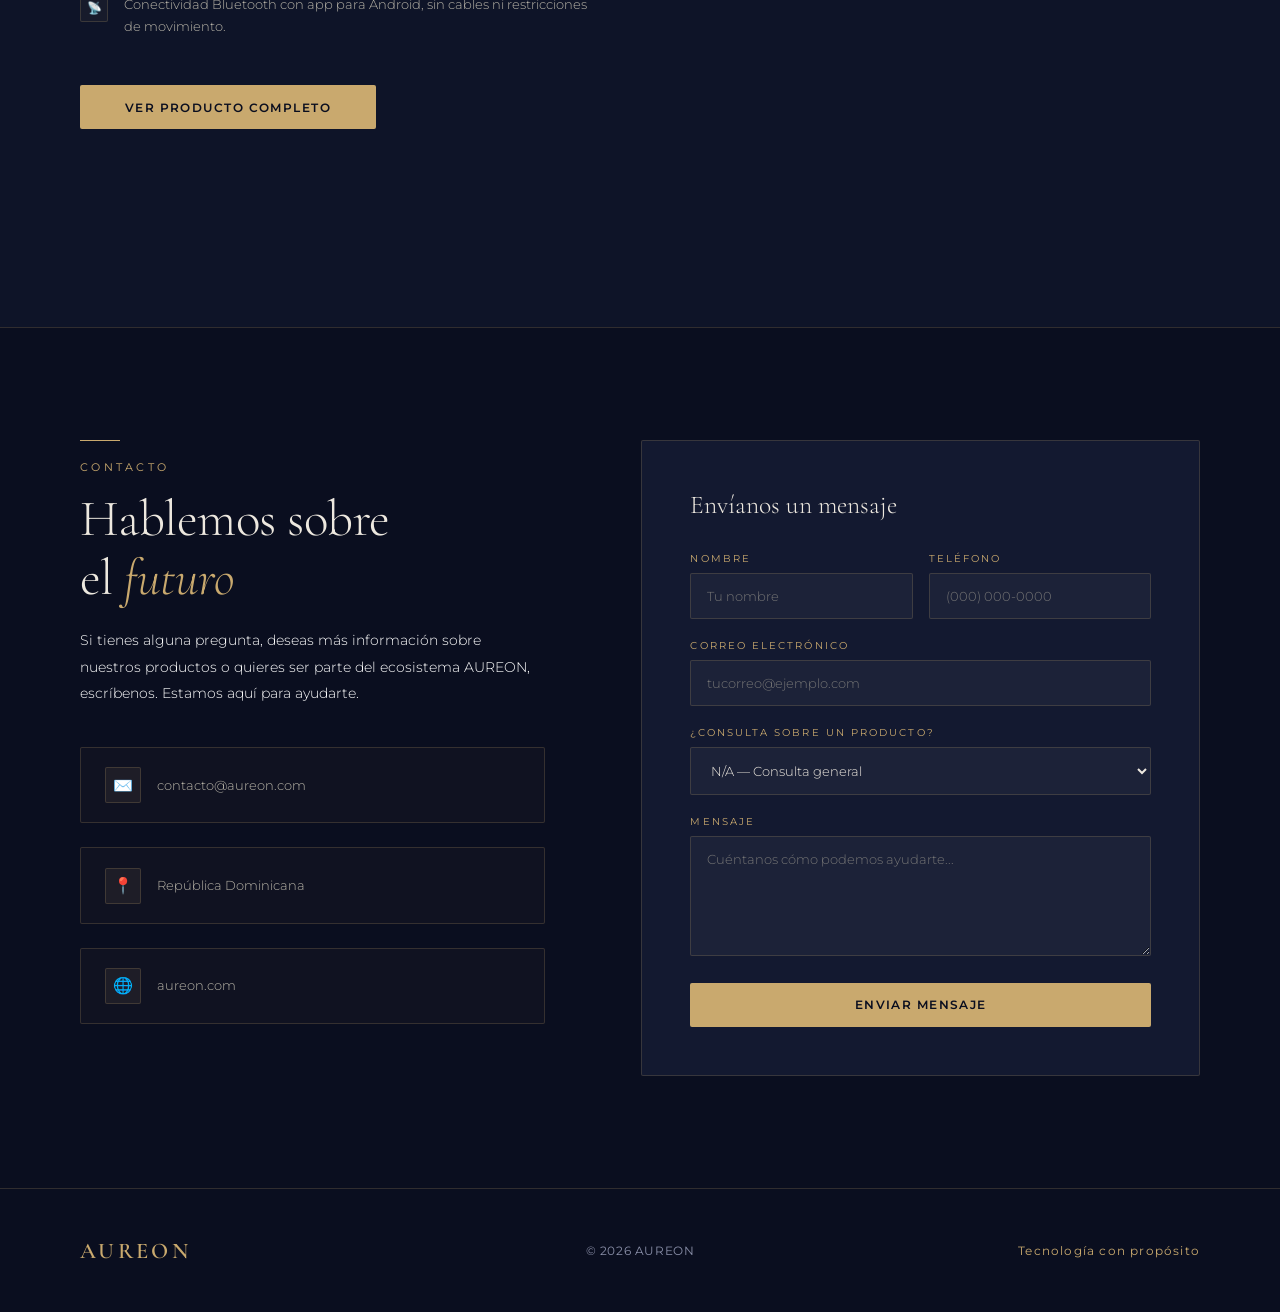
==== commit 0fbc6a7d: "Añadiendo video de showcase del Guante NEXO en la página principal e imágenes faltantes." ====
--- a/index.html
+++ b/index.html
@@ -49,7 +49,7 @@
 <section id="about">
   <div class="about-layout">
     <div class="about-img-wrap reveal">
-      <img src="https://endlessicons.com/wp-content/uploads/2012/11/image-holder-icon.png" alt="AUREON equipo">
+      <img src="https://raw.githubusercontent.com/DrLag20/WebAureonFINAL/main/Assets/GroupImage.jpeg" alt="AUREON equipo">
     </div>
     <div class="reveal">
       <span class="gold-line"></span>
@@ -73,9 +73,6 @@
         </div>
       </div>
     </div>
-    <div class="our-team">
-      <h2 class="section-title-team">Conoce a Nuestro <em>Equipo</em></h2>
-    </div>
   </div>
 </section>
 
@@ -245,7 +242,11 @@
       <a href="MainPages/GuanteNEXO.html" class="btn-gold">Ver producto completo</a>
     </div>
     <div class="producto-img-wrap reveal">
-      <img src="https://endlessicons.com/wp-content/uploads/2012/11/image-holder-icon.png" alt="Guante NEXO">
+      <video id="nexoVideo" autoplay muted loop playsinline>
+        <source src="https://raw.githubusercontent.com/DrLag20/WebAureonFINAL/main/Assets/nexo_showcase.mp4" type="video/mp4">
+        <source src="https://raw.githubusercontent.com/DrLag20/WebAureonFINAL/main/Assets/nexo_showcase.webm" type="video/webm">
+        Your browser does not support the video tag.
+      </video>
     </div>
   </div>
 </section>
--- a/Style/index.css
+++ b/Style/index.css
@@ -339,24 +339,28 @@
     .producto-layout {
       display: grid; grid-template-columns: 1fr 1fr; gap: 6rem; align-items: center;
     }
+   .producto-img-wrap video {
+      width: 100%;
+      height: 100%;
+      object-fit: cover;
+      display: block;
+    }
+
     .producto-img-wrap {
-      position: relative; height: 500px; border-radius: 2px; overflow: hidden;
-    }
-    .producto-img-wrap img {
-      width: 100%; height: 100%; object-fit: cover; filter: grayscale(15%) brightness(0.85);
-      transition: transform 0.6s ease, filter 0.4s;
-    }
-    .producto-img-wrap:hover img { transform: scale(1.03); filter: grayscale(0%) brightness(1); }
-    .producto-img-wrap::before {
-      content: ''; position: absolute;
-      top: -12px; right: -12px; left: 12px; bottom: 12px;
-      border: 0.5px solid var(--gold); border-radius: 2px;
-      z-index: 0; pointer-events: none;
-    }
-    .producto-img-wrap::after {
-      content: ''; position: absolute; inset: 0;
-      background: linear-gradient(to top, rgba(10,14,31,0.5) 0%, transparent 60%);
-    }
+      position: relative;
+      width: 100%;
+      max-width: 420px;
+      aspect-ratio: 9 / 16;
+      margin: 0 auto;
+      border-radius: 2px;
+      overflow: hidden;
+    }
+
+    .producto-img-wrap:hover video {
+      transform: scale(1.03);
+      filter: grayscale(0%) brightness(1);
+    }
+
     .producto-tag {
       display: inline-block;
       font-size: 0.65rem; letter-spacing: 0.2em; text-transform: uppercase;
